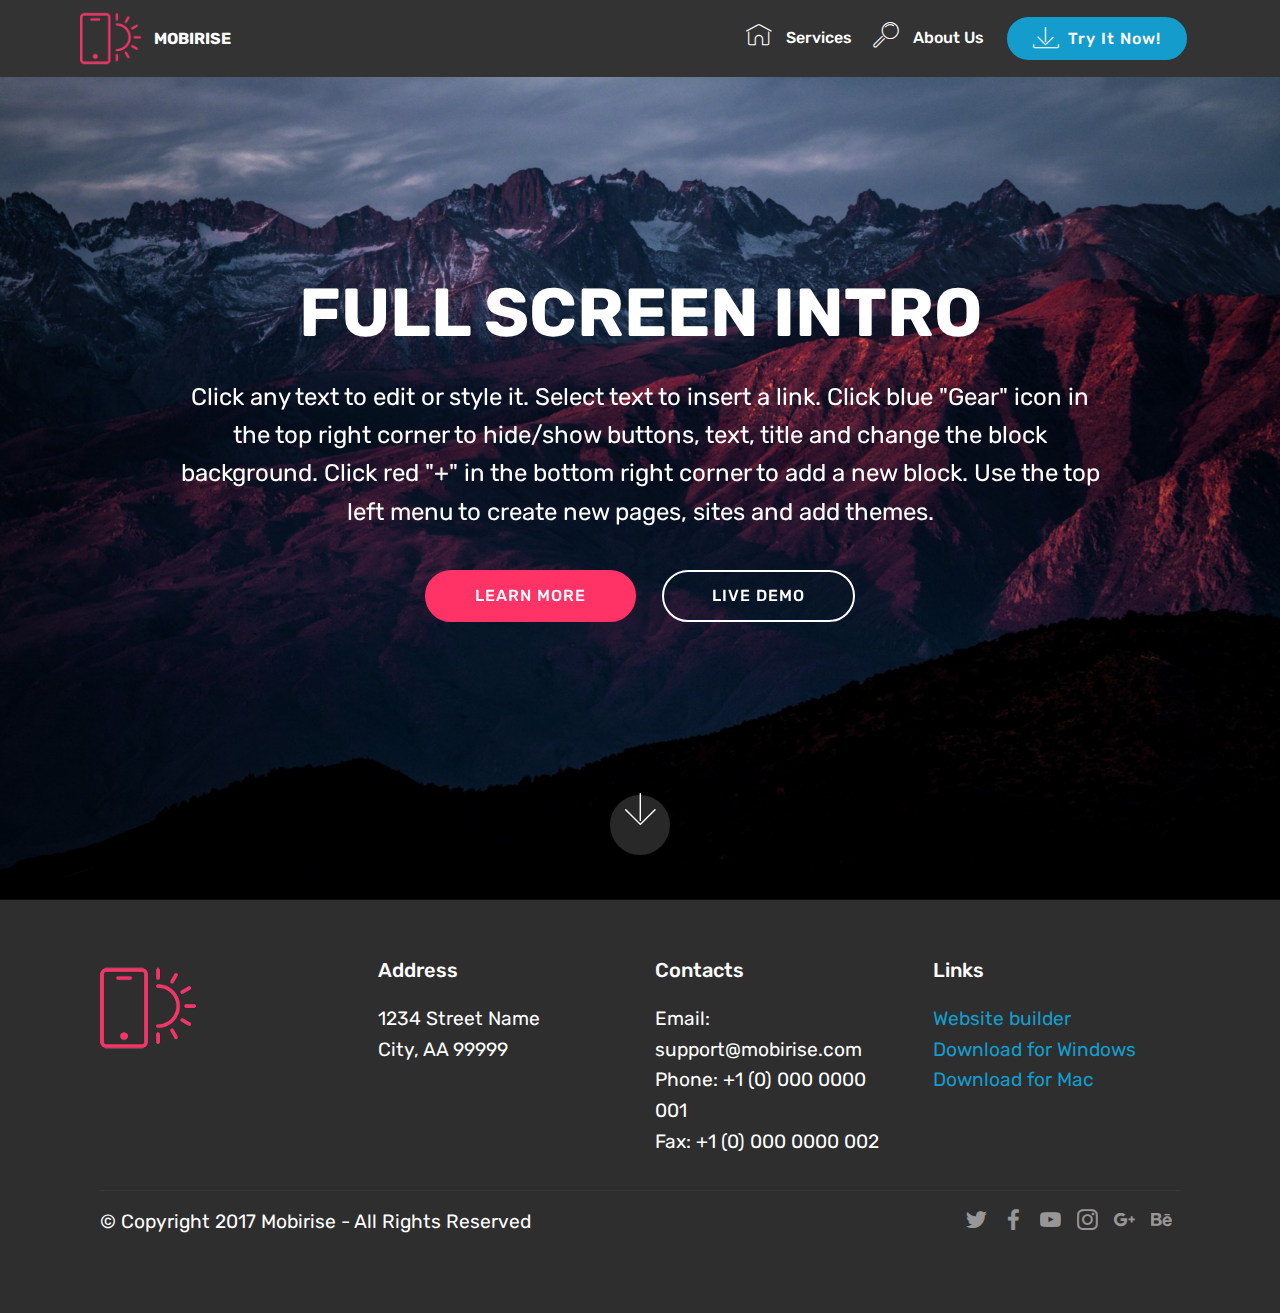
==== index.html @ b0b2b61d "create github pages" ====
<!DOCTYPE html>
<html>
<head>
  <!-- Site made with Mobirise Website Builder v4.3.2, https://mobirise.com -->
  <meta charset="UTF-8">
  <meta http-equiv="X-UA-Compatible" content="IE=edge">
  <meta name="generator" content="Mobirise v4.3.2, mobirise.com">
  <meta name="viewport" content="width=device-width, initial-scale=1">
  <link rel="shortcut icon" href="assets/images/logo2.png" type="image/x-icon">
  <meta name="description" content="">
  <title>Home</title>
  <link rel="stylesheet" href="assets/web/assets/mobirise-icons/mobirise-icons.css">
  <link rel="stylesheet" href="assets/tether/tether.min.css">
  <link rel="stylesheet" href="assets/bootstrap/css/bootstrap.min.css">
  <link rel="stylesheet" href="assets/bootstrap/css/bootstrap-grid.min.css">
  <link rel="stylesheet" href="assets/bootstrap/css/bootstrap-reboot.min.css">
  <link rel="stylesheet" href="assets/socicon/css/styles.css">
  <link rel="stylesheet" href="assets/dropdown/css/style.css">
  <link rel="stylesheet" href="assets/theme/css/style.css">
  <link rel="stylesheet" href="assets/mobirise/css/mbr-additional.css" type="text/css">
  
  
  
</head>
<body>
<section class="menu cid-qD33VIjxEF" once="menu" id="menu1-e" data-rv-view="209">

    

    <nav class="navbar navbar-expand beta-menu navbar-dropdown align-items-center navbar-fixed-top navbar-toggleable-sm">
        <button class="navbar-toggler navbar-toggler-right" type="button" data-toggle="collapse" data-target="#navbarSupportedContent" aria-controls="navbarSupportedContent" aria-expanded="false" aria-label="Toggle navigation">
            <div class="hamburger">
                <span></span>
                <span></span>
                <span></span>
                <span></span>
            </div>
        </button>
        <div class="menu-logo">
            <div class="navbar-brand">
                <span class="navbar-logo">
                    <a href="https://mobirise.com">
                         <img src="assets/images/logo2.png" alt="Mobirise" media-simple="true" style="height: 3.8rem;">
                    </a>
                </span>
                <span class="navbar-caption-wrap">
                    <a class="navbar-caption text-white display-4" href="https://mobirise.com">
                        MOBIRISE
                    </a>
                </span>
            </div>
        </div>
        <div class="collapse navbar-collapse" id="navbarSupportedContent">
            <ul class="navbar-nav nav-dropdown" data-app-modern-menu="true">
                <li class="nav-item">
                    <a class="nav-link link text-white display-4" href="https://mobirise.com">
                        <span class="mbri-home mbr-iconfont mbr-iconfont-btn"></span>
                        Services
                    </a>
                </li>
                <li class="nav-item">
                    <a class="nav-link link text-white display-4" href="https://mobirise.com">
                        <span class="mbri-search mbr-iconfont mbr-iconfont-btn"></span>
                        About Us
                    </a>
                </li>
            </ul>
            <div class="navbar-buttons mbr-section-btn"><a class="btn btn-sm btn-primary display-4" href="https://mobirise.com">
                    <span class="mbri-save mbr-iconfont mbr-iconfont-btn "></span>
                    Try It Now!
                </a></div>
        </div>
    </nav>
</section>

<section class="engine"><a href="https://mobirise.co/h">how to make your own website</a></section><section class="cid-qD33VIAKRv mbr-fullscreen mbr-parallax-background" id="header2-f" data-rv-view="211">

    

    

    <div class="container align-center">
        <div class="row justify-content-md-center">
            <div class="mbr-white col-md-10">
                <h1 class="mbr-section-title mbr-bold pb-3 mbr-fonts-style display-1">
                    FULL SCREEN INTRO
                </h1>
                
                <p class="mbr-text pb-3 mbr-fonts-style display-5">
                    Click any text to edit or style it. Select text to insert a link. Click blue "Gear" icon in the top right corner to hide/show buttons, text, title and change the block background. Click red "+" in the bottom right corner to add a new block. Use the top left menu to create new pages, sites and add themes.
                </p>
                <div class="mbr-section-btn">
                    <a class="btn btn-md btn-secondary display-4" href="https://mobirise.com">LEARN MORE</a>
                    <a class="btn btn-md btn-white-outline display-4" href="https://mobirise.com">LIVE DEMO</a>
                </div>
            </div>
        </div>
    </div>
    <div class="mbr-arrow hidden-sm-down" aria-hidden="true">
        <a href="#next">
            <i class="mbri-down mbr-iconfont"></i>
        </a>
    </div>
</section>

<section class="cid-qD33VIVo54" id="footer1-g" data-rv-view="214">

    

    

    <div class="container">
        <div class="media-container-row content text-white">
            <div class="col-12 col-md-3">
                <div class="media-wrap">
                    <a href="https://mobirise.com/">
                        <img src="assets/images/logo2.png" alt="Mobirise" media-simple="true">
                    </a>
                </div>
            </div>
            <div class="col-12 col-md-3 mbr-fonts-style display-7">
                <h5 class="pb-3">
                    Address
                </h5>
                <p class="mbr-text">
                    1234 Street Name
                    <br>City, AA 99999
                </p>
            </div>
            <div class="col-12 col-md-3 mbr-fonts-style display-7">
                <h5 class="pb-3">
                    Contacts
                </h5>
                <p class="mbr-text">
                    Email: support@mobirise.com
                    <br>Phone: +1 (0) 000 0000 001
                    <br>Fax: +1 (0) 000 0000 002
                </p>
            </div>
            <div class="col-12 col-md-3 mbr-fonts-style display-7">
                <h5 class="pb-3">
                    Links
                </h5>
                <p class="mbr-text">
                    <a class="text-primary" href="https://mobirise.com/">Website builder</a>
                    <br><a class="text-primary" href="https://mobirise.com/mobirise-free-win.zip">Download for Windows</a>
                    <br><a class="text-primary" href="https://mobirise.com/mobirise-free-mac.zip">Download for Mac</a>
                </p>
            </div>
        </div>
        <div class="footer-lower">
            <div class="media-container-row">
                <div class="col-sm-12">
                    <hr>
                </div>
            </div>
            <div class="media-container-row mbr-white">
                <div class="col-sm-6 copyright">
                    <p class="mbr-text mbr-fonts-style display-7">
                        © Copyright 2017 Mobirise - All Rights Reserved
                    </p>
                </div>
                <div class="col-md-6">
                    <div class="social-list align-right">
                        <div class="soc-item">
                            <a href="https://twitter.com/mobirise" target="_blank">
                                <span class="socicon-twitter socicon mbr-iconfont mbr-iconfont-social" media-simple="true"></span>
                            </a>
                        </div>
                        <div class="soc-item">
                            <a href="https://www.facebook.com/pages/Mobirise/1616226671953247" target="_blank">
                                <span class="socicon-facebook socicon mbr-iconfont mbr-iconfont-social" media-simple="true"></span>
                            </a>
                        </div>
                        <div class="soc-item">
                            <a href="https://www.youtube.com/c/mobirise" target="_blank">
                                <span class="socicon-youtube socicon mbr-iconfont mbr-iconfont-social" media-simple="true"></span>
                            </a>
                        </div>
                        <div class="soc-item">
                            <a href="https://instagram.com/mobirise" target="_blank">
                                <span class="socicon-instagram socicon mbr-iconfont mbr-iconfont-social" media-simple="true"></span>
                            </a>
                        </div>
                        <div class="soc-item">
                            <a href="https://plus.google.com/u/0/+Mobirise" target="_blank">
                                <span class="socicon-googleplus socicon mbr-iconfont mbr-iconfont-social" media-simple="true"></span>
                            </a>
                        </div>
                        <div class="soc-item">
                            <a href="https://www.behance.net/Mobirise" target="_blank">
                                <span class="socicon-behance socicon mbr-iconfont mbr-iconfont-social" media-simple="true"></span>
                            </a>
                        </div>
                    </div>
                </div>
            </div>
        </div>
    </div>
</section>


  <script src="assets/web/assets/jquery/jquery.min.js"></script>
  <script src="assets/popper/popper.min.js"></script>
  <script src="assets/tether/tether.min.js"></script>
  <script src="assets/bootstrap/js/bootstrap.min.js"></script>
  <script src="assets/dropdown/js/script.min.js"></script>
  <script src="assets/touch-swipe/jquery.touch-swipe.min.js"></script>
  <script src="assets/jarallax/jarallax.min.js"></script>
  <script src="assets/smooth-scroll/smooth-scroll.js"></script>
  <script src="assets/theme/js/script.js"></script>
  
  
</body>
</html>
---- assets/web/assets/mobirise-icons/mobirise-icons.css ----
@font-face {
  font-family: 'MobiriseIcons';
  src:  url('mobirise-icons.eot?spat4u');
  src:  url('mobirise-icons.eot?spat4u#iefix') format('embedded-opentype'),
    url('mobirise-icons.ttf?spat4u') format('truetype'),
    url('mobirise-icons.woff?spat4u') format('woff'),
    url('mobirise-icons.svg?spat4u#MobiriseIcons') format('svg');
  font-weight: normal;
  font-style: normal;
}

[class^="mbri-"], [class*=" mbri-"] {
  /* use !important to prevent issues with browser extensions that change fonts */
  font-family: MobiriseIcons !important;
  speak: none;
  font-style: normal;
  font-weight: normal;
  font-variant: normal;
  text-transform: none;
  line-height: 1;

  /* Better Font Rendering =========== */
  -webkit-font-smoothing: antialiased;
  -moz-osx-font-smoothing: grayscale;
}

.mbri-add-submenu:before {
  content: "\e900";
}
.mbri-alert:before {
  content: "\e901";
}
.mbri-align-center:before {
  content: "\e902";
}
.mbri-align-justify:before {
  content: "\e903";
}
.mbri-align-left:before {
  content: "\e904";
}
.mbri-align-right:before {
  content: "\e905";
}
.mbri-android:before {
  content: "\e906";
}
.mbri-apple:before {
  content: "\e907";
}
.mbri-arrow-down:before {
  content: "\e908";
}
.mbri-arrow-next:before {
  content: "\e909";
}
.mbri-arrow-prev:before {
  content: "\e90a";
}
.mbri-arrow-up:before {
  content: "\e90b";
}
.mbri-bold:before {
  content: "\e90c";
}
.mbri-bookmark:before {
  content: "\e90d";
}
.mbri-bootstrap:before {
  content: "\e90e";
}
.mbri-briefcase:before {
  content: "\e90f";
}
.mbri-browse:before {
  content: "\e910";
}
.mbri-bulleted-list:before {
  content: "\e911";
}
.mbri-calendar:before {
  content: "\e912";
}
.mbri-camera:before {
  content: "\e913";
}
.mbri-cart-add:before {
  content: "\e914";
}
.mbri-cart-full:before {
  content: "\e915";
}
.mbri-cash:before {
  content: "\e916";
}
.mbri-change-style:before {
  content: "\e917";
}
.mbri-chat:before {
  content: "\e918";
}
.mbri-clock:before {
  content: "\e919";
}
.mbri-close:before {
  content: "\e91a";
}
.mbri-cloud:before {
  content: "\e91b";
}
.mbri-code:before {
  content: "\e91c";
}
.mbri-contact-form:before {
  content: "\e91d";
}
.mbri-credit-card:before {
  content: "\e91e";
}
.mbri-cursor-click:before {
  content: "\e91f";
}
.mbri-cust-feedback:before {
  content: "\e920";
}
.mbri-database:before {
  content: "\e921";
}
.mbri-delivery:before {
  content: "\e922";
}
.mbri-desktop:before {
  content: "\e923";
}
.mbri-devices:before {
  content: "\e924";
}
.mbri-down:before {
  content: "\e925";
}
.mbri-download:before {
  content: "\e989";
}
.mbri-drag-n-drop:before {
  content: "\e927";
}
.mbri-drag-n-drop2:before {
  content: "\e928";
}
.mbri-edit:before {
  content: "\e929";
}
.mbri-edit2:before {
  content: "\e92a";
}
.mbri-error:before {
  content: "\e92b";
}
.mbri-extension:before {
  content: "\e92c";
}
.mbri-features:before {
  content: "\e92d";
}
.mbri-file:before {
  content: "\e92e";
}
.mbri-flag:before {
  content: "\e92f";
}
.mbri-folder:before {
  content: "\e930";
}
.mbri-gift:before {
  content: "\e931";
}
.mbri-github:before {
  content: "\e932";
}
.mbri-globe:before {
  content: "\e933";
}
.mbri-globe-2:before {
  content: "\e934";
}
.mbri-growing-chart:before {
  content: "\e935";
}
.mbri-hearth:before {
  content: "\e936";
}
.mbri-help:before {
  content: "\e937";
}
.mbri-home:before {
  content: "\e938";
}
.mbri-hot-cup:before {
  content: "\e939";
}
.mbri-idea:before {
  content: "\e93a";
}
.mbri-image-gallery:before {
  content: "\e93b";
}
.mbri-image-slider:before {
  content: "\e93c";
}
.mbri-info:before {
  content: "\e93d";
}
.mbri-italic:before {
  content: "\e93e";
}
.mbri-key:before {
  content: "\e93f";
}
.mbri-laptop:before {
  content: "\e940";
}
.mbri-layers:before {
  content: "\e941";
}
.mbri-left-right:before {
  content: "\e942";
}
.mbri-left:before {
  content: "\e943";
}
.mbri-letter:before {
  content: "\e944";
}
.mbri-like:before {
  content: "\e945";
}
.mbri-link:before {
  content: "\e946";
}
.mbri-lock:before {
  content: "\e947";
}
.mbri-login:before {
  content: "\e948";
}
.mbri-logout:before {
  content: "\e949";
}
.mbri-magic-stick:before {
  content: "\e94a";
}
.mbri-map-pin:before {
  content: "\e94b";
}
.mbri-menu:before {
  content: "\e94c";
}
.mbri-mobile:before {
  content: "\e94d";
}
.mbri-mobile2:before {
  content: "\e94e";
}
.mbri-mobirise:before {
  content: "\e94f";
}
.mbri-more-horizontal:before {
  content: "\e950";
}
.mbri-more-vertical:before {
  content: "\e951";
}
.mbri-music:before {
  content: "\e952";
}
.mbri-new-file:before {
  content: "\e953";
}
.mbri-numbered-list:before {
  content: "\e954";
}
.mbri-opened-folder:before {
  content: "\e955";
}
.mbri-pages:before {
  content: "\e956";
}
.mbri-paper-plane:before {
  content: "\e957";
}
.mbri-paperclip:before {
  content: "\e958";
}
.mbri-photo:before {
  content: "\e959";
}
.mbri-photos:before {
  content: "\e95a";
}
.mbri-pin:before {
  content: "\e95b";
}
.mbri-play:before {
  content: "\e95c";
}
.mbri-plus:before {
  content: "\e95d";
}
.mbri-preview:before {
  content: "\e95e";
}
.mbri-print:before {
  content: "\e95f";
}
.mbri-protect:before {
  content: "\e960";
}
.mbri-question:before {
  content: "\e961";
}
.mbri-quote-left:before {
  content: "\e962";
}
.mbri-quote-right:before {
  content: "\e963";
}
.mbri-refresh:before {
  content: "\e964";
}
.mbri-responsive:before {
  content: "\e965";
}
.mbri-right:before {
  content: "\e966";
}
.mbri-rocket:before {
  content: "\e967";
}
.mbri-sad-face:before {
  content: "\e968";
}
.mbri-sale:before {
  content: "\e969";
}
.mbri-save:before {
  content: "\e96a";
}
.mbri-search:before {
  content: "\e96b";
}
.mbri-setting:before {
  content: "\e96c";
}
.mbri-setting2:before {
  content: "\e96d";
}
.mbri-setting3:before {
  content: "\e96e";
}
.mbri-share:before {
  content: "\e96f";
}
.mbri-shopping-bag:before {
  content: "\e970";
}
.mbri-shopping-basket:before {
  content: "\e971";
}
.mbri-shopping-cart:before {
  content: "\e972";
}
.mbri-sites:before {
  content: "\e973";
}
.mbri-smile-face:before {
  content: "\e974";
}
.mbri-speed:before {
  content: "\e975";
}
.mbri-star:before {
  content: "\e976";
}
.mbri-success:before {
  content: "\e977";
}
.mbri-sun:before {
  content: "\e978";
}
.mbri-sun2:before {
  content: "\e979";
}
.mbri-tablet:before {
  content: "\e97a";
}
.mbri-tablet-vertical:before {
  content: "\e97b";
}
.mbri-target:before {
  content: "\e97c";
}
.mbri-timer:before {
  content: "\e97d";
}
.mbri-to-ftp:before {
  content: "\e97e";
}
.mbri-to-local-drive:before {
  content: "\e97f";
}
.mbri-touch-swipe:before {
  content: "\e980";
}
.mbri-touch:before {
  content: "\e981";
}
.mbri-trash:before {
  content: "\e982";
}
.mbri-underline:before {
  content: "\e983";
}
.mbri-unlink:before {
  content: "\e984";
}
.mbri-unlock:before {
  content: "\e985";
}
.mbri-up-down:before {
  content: "\e986";
}
.mbri-up:before {
  content: "\e987";
}
.mbri-update:before {
  content: "\e988";
}
.mbri-upload:before {
 content: "\e926"; 
}
.mbri-user:before {
  content: "\e98a";
}
.mbri-user2:before {
  content: "\e98b";
}
.mbri-users:before {
  content: "\e98c";
}
.mbri-video:before {
  content: "\e98d";
}
.mbri-video-play:before {
  content: "\e98e";
}
.mbri-watch:before {
  content: "\e98f";
}
.mbri-website-theme:before {
  content: "\e990";
}
.mbri-wifi:before {
  content: "\e991";
}
.mbri-windows:before {
  content: "\e992";
}
.mbri-zoom-out:before {
  content: "\e993";
}
.mbri-redo:before {
  content: "\e994";
}
.mbri-undo:before {
  content: "\e995";
}
---- assets/socicon/css/styles.css ----
@charset "UTF-8";

@font-face {
  font-family: "socicon";
  src:url("../fonts/socicon.eot");
  src:url("../fonts/socicon.eot?#iefix") format("embedded-opentype"),
    url("../fonts/socicon.woff") format("woff"),
    url("../fonts/socicon.ttf") format("truetype"),
    url("../fonts/socicon.svg#socicon") format("svg");
  font-weight: normal;
  font-style: normal;

}

[data-icon]:before {
  font-family: "socicon" !important;
  content: attr(data-icon);
  font-style: normal !important;
  font-weight: normal !important;
  font-variant: normal !important;
  text-transform: none !important;
  speak: none;
  line-height: 1;
  -webkit-font-smoothing: antialiased;
  -moz-osx-font-smoothing: grayscale;
}

[class^="socicon-"]:before,
[class*=" socicon-"]:before {
  font-family: "socicon" !important;
  font-style: normal !important;
  font-weight: normal !important;
  font-variant: normal !important;
  text-transform: none !important;
  speak: none;
  line-height: 1;
  -webkit-font-smoothing: antialiased;
  -moz-osx-font-smoothing: grayscale;
}

.socicon-modelmayhem:before {
  content: "\e000";
}
.socicon-mixcloud:before {
  content: "\e001";
}
.socicon-drupal:before {
  content: "\e002";
}
.socicon-swarm:before {
  content: "\e003";
}
.socicon-istock:before {
  content: "\e004";
}
.socicon-yammer:before {
  content: "\e005";
}
.socicon-ello:before {
  content: "\e006";
}
.socicon-stackoverflow:before {
  content: "\e007";
}
.socicon-persona:before {
  content: "\e008";
}
.socicon-triplej:before {
  content: "\e009";
}
.socicon-houzz:before {
  content: "\e00a";
}
.socicon-rss:before {
  content: "\e00b";
}
.socicon-paypal:before {
  content: "\e00c";
}
.socicon-odnoklassniki:before {
  content: "\e00d";
}
.socicon-airbnb:before {
  content: "\e00e";
}
.socicon-periscope:before {
  content: "\e00f";
}
.socicon-outlook:before {
  content: "\e010";
}
.socicon-coderwall:before {
  content: "\e011";
}
.socicon-tripadvisor:before {
  content: "\e012";
}
.socicon-appnet:before {
  content: "\e013";
}
.socicon-goodreads:before {
  content: "\e014";
}
.socicon-tripit:before {
  content: "\e015";
}
.socicon-lanyrd:before {
  content: "\e016";
}
.socicon-slideshare:before {
  content: "\e017";
}
.socicon-buffer:before {
  content: "\e018";
}
.socicon-disqus:before {
  content: "\e019";
}
.socicon-vkontakte:before {
  content: "\e01a";
}
.socicon-whatsapp:before {
  content: "\e01b";
}
.socicon-patreon:before {
  content: "\e01c";
}
.socicon-storehouse:before {
  content: "\e01d";
}
.socicon-pocket:before {
  content: "\e01e";
}
.socicon-mail:before {
  content: "\e01f";
}
.socicon-blogger:before {
  content: "\e020";
}
.socicon-technorati:before {
  content: "\e021";
}
.socicon-reddit:before {
  content: "\e022";
}
.socicon-dribbble:before {
  content: "\e023";
}
.socicon-stumbleupon:before {
  content: "\e024";
}
.socicon-digg:before {
  content: "\e025";
}
.socicon-envato:before {
  content: "\e026";
}
.socicon-behance:before {
  content: "\e027";
}
.socicon-delicious:before {
  content: "\e028";
}
.socicon-deviantart:before {
  content: "\e029";
}
.socicon-forrst:before {
  content: "\e02a";
}
.socicon-play:before {
  content: "\e02b";
}
.socicon-zerply:before {
  content: "\e02c";
}
.socicon-wikipedia:before {
  content: "\e02d";
}
.socicon-apple:before {
  content: "\e02e";
}
.socicon-flattr:before {
  content: "\e02f";
}
.socicon-github:before {
  content: "\e030";
}
.socicon-renren:before {
  content: "\e031";
}
.socicon-friendfeed:before {
  content: "\e032";
}
.socicon-newsvine:before {
  content: "\e033";
}
.socicon-identica:before {
  content: "\e034";
}
.socicon-bebo:before {
  content: "\e035";
}
.socicon-zynga:before {
  content: "\e036";
}
.socicon-steam:before {
  content: "\e037";
}
.socicon-xbox:before {
  content: "\e038";
}
.socicon-windows:before {
  content: "\e039";
}
.socicon-qq:before {
  content: "\e03a";
}
.socicon-douban:before {
  content: "\e03b";
}
.socicon-meetup:before {
  content: "\e03c";
}
.socicon-playstation:before {
  content: "\e03d";
}
.socicon-android:before {
  content: "\e03e";
}
.socicon-snapchat:before {
  content: "\e03f";
}
.socicon-twitter:before {
  content: "\e040";
}
.socicon-facebook:before {
  content: "\e041";
}
.socicon-googleplus:before {
  content: "\e042";
}
.socicon-pinterest:before {
  content: "\e043";
}
.socicon-foursquare:before {
  content: "\e044";
}
.socicon-yahoo:before {
  content: "\e045";
}
.socicon-skype:before {
  content: "\e046";
}
.socicon-yelp:before {
  content: "\e047";
}
.socicon-feedburner:before {
  content: "\e048";
}
.socicon-linkedin:before {
  content: "\e049";
}
.socicon-viadeo:before {
  content: "\e04a";
}
.socicon-xing:before {
  content: "\e04b";
}
.socicon-myspace:before {
  content: "\e04c";
}
.socicon-soundcloud:before {
  content: "\e04d";
}
.socicon-spotify:before {
  content: "\e04e";
}
.socicon-grooveshark:before {
  content: "\e04f";
}
.socicon-lastfm:before {
  content: "\e050";
}
.socicon-youtube:before {
  content: "\e051";
}
.socicon-vimeo:before {
  content: "\e052";
}
.socicon-dailymotion:before {
  content: "\e053";
}
.socicon-vine:before {
  content: "\e054";
}
.socicon-flickr:before {
  content: "\e055";
}
.socicon-500px:before {
  content: "\e056";
}
.socicon-wordpress:before {
  content: "\e058";
}
.socicon-tumblr:before {
  content: "\e059";
}
.socicon-twitch:before {
  content: "\e05a";
}
.socicon-8tracks:before {
  content: "\e05b";
}
.socicon-amazon:before {
  content: "\e05c";
}
.socicon-icq:before {
  content: "\e05d";
}
.socicon-smugmug:before {
  content: "\e05e";
}
.socicon-ravelry:before {
  content: "\e05f";
}
.socicon-weibo:before {
  content: "\e060";
}
.socicon-baidu:before {
  content: "\e061";
}
.socicon-angellist:before {
  content: "\e062";
}
.socicon-ebay:before {
  content: "\e063";
}
.socicon-imdb:before {
  content: "\e064";
}
.socicon-stayfriends:before {
  content: "\e065";
}
.socicon-residentadvisor:before {
  content: "\e066";
}
.socicon-google:before {
  content: "\e067";
}
.socicon-yandex:before {
  content: "\e068";
}
.socicon-sharethis:before {
  content: "\e069";
}
.socicon-bandcamp:before {
  content: "\e06a";
}
.socicon-itunes:before {
  content: "\e06b";
}
.socicon-deezer:before {
  content: "\e06c";
}
.socicon-telegram:before {
  content: "\e06e";
}
.socicon-openid:before {
  content: "\e06f";
}
.socicon-amplement:before {
  content: "\e070";
}
.socicon-viber:before {
  content: "\e071";
}
.socicon-zomato:before {
  content: "\e072";
}
.socicon-draugiem:before {
  content: "\e074";
}
.socicon-endomodo:before {
  content: "\e075";
}
.socicon-filmweb:before {
  content: "\e076";
}
.socicon-stackexchange:before {
  content: "\e077";
}
.socicon-wykop:before {
  content: "\e078";
}
.socicon-teamspeak:before {
  content: "\e079";
}
.socicon-teamviewer:before {
  content: "\e07a";
}
.socicon-ventrilo:before {
  content: "\e07b";
}
.socicon-younow:before {
  content: "\e07c";
}
.socicon-raidcall:before {
  content: "\e07d";
}
.socicon-mumble:before {
  content: "\e07e";
}
.socicon-medium:before {
  content: "\e06d";
}
.socicon-bebee:before {
  content: "\e07f";
}
.socicon-hitbox:before {
  content: "\e080";
}
.socicon-reverbnation:before {
  content: "\e081";
}
.socicon-formulr:before {
  content: "\e082";
}
.socicon-instagram:before {
  content: "\e057";
}
.socicon-battlenet:before {
  content: "\e083";
}
.socicon-chrome:before {
  content: "\e084";
}
.socicon-discord:before {
  content: "\e086";
}
.socicon-issuu:before {
  content: "\e087";
}
.socicon-macos:before {
  content: "\e088";
}
.socicon-firefox:before {
  content: "\e089";
}
.socicon-opera:before {
  content: "\e08d";
}
.socicon-keybase:before {
  content: "\e090";
}
.socicon-alliance:before {
  content: "\e091";
}
.socicon-livejournal:before {
  content: "\e092";
}
.socicon-googlephotos:before {
  content: "\e093";
}
.socicon-horde:before {
  content: "\e094";
}
.socicon-etsy:before {
  content: "\e095";
}
.socicon-zapier:before {
  content: "\e096";
}
.socicon-google-scholar:before {
  content: "\e097";
}
.socicon-researchgate:before {
  content: "\e098";
}
.socicon-wechat:before {
  content: "\e099";
}
.socicon-strava:before {
  content: "\e09a";
}
.socicon-line:before {
  content: "\e09b";
}
.socicon-lyft:before {
  content: "\e09c";
}
.socicon-uber:before {
  content: "\e09d";
}
.socicon-songkick:before {
  content: "\e09e";
}
.socicon-viewbug:before {
  content: "\e09f";
}
.socicon-googlegroups:before {
  content: "\e0a0";
}
.socicon-quora:before {
  content: "\e073";
}
.socicon-diablo:before {
  content: "\e085";
}
.socicon-blizzard:before {
  content: "\e0a1";
}
.socicon-hearthstone:before {
  content: "\e08b";
}
.socicon-heroes:before {
  content: "\e08a";
}
.socicon-overwatch:before {
  content: "\e08c";
}
.socicon-warcraft:before {
  content: "\e08e";
}
.socicon-starcraft:before {
  content: "\e08f";
}
.socicon-beam:before {
  content: "\e0a2";
}
.socicon-curse:before {
  content: "\e0a3";
}
.socicon-player:before {
  content: "\e0a4";
}
.socicon-streamjar:before {
  content: "\e0a5";
}
.socicon-nintendo:before {
  content: "\e0a6";
}
.socicon-hellocoton:before {
  content: "\e0a7";
}
---- assets/dropdown/css/style.css ----
.navbar-dropdown {
  left: 0;
  padding: 0;
  position: absolute;
  right: 0;
  top: 0;
  transition: all 0.45s ease;
  z-index: 1030;
  background: #282828; }
  .navbar-dropdown .navbar-logo {
    margin-right: 0.8rem;
    transition: margin 0.3s ease-in-out;
    vertical-align: middle; }
    .navbar-dropdown .navbar-logo img {
      height: 3.125rem;
      transition: all 0.3s ease-in-out; }
    .navbar-dropdown .navbar-logo.mbr-iconfont {
      font-size: 3.125rem;
      line-height: 3.125rem; }
  .navbar-dropdown .navbar-caption {
    font-weight: 700;
    white-space: normal;
    vertical-align: -4px;
    line-height: 3.125rem !important; }
    .navbar-dropdown .navbar-caption, .navbar-dropdown .navbar-caption:hover {
      color: inherit;
      text-decoration: none; }
  .navbar-dropdown .mbr-iconfont + .navbar-caption {
    vertical-align: -1px; }
  .navbar-dropdown.navbar-fixed-top {
    position: fixed; }
  .navbar-dropdown .navbar-brand span {
    vertical-align: -4px; }
  .navbar-dropdown.bg-color.transparent {
    background: none; }
  .navbar-dropdown.navbar-short .navbar-brand {
    padding: 0.625rem 0; }
    .navbar-dropdown.navbar-short .navbar-brand span {
      vertical-align: -1px; }
  .navbar-dropdown.navbar-short .navbar-caption {
    line-height: 2.375rem !important;
    vertical-align: -2px; }
  .navbar-dropdown.navbar-short .navbar-logo {
    margin-right: 0.5rem; }
    .navbar-dropdown.navbar-short .navbar-logo img {
      height: 2.375rem; }
    .navbar-dropdown.navbar-short .navbar-logo.mbr-iconfont {
      font-size: 2.375rem;
      line-height: 2.375rem; }
  .navbar-dropdown.navbar-short .mbr-table-cell {
    height: 3.625rem; }
  .navbar-dropdown .navbar-close {
    left: 0.6875rem;
    position: fixed;
    top: 0.75rem;
    z-index: 1000; }
  .navbar-dropdown .hamburger-icon {
    content: "";
    display: inline-block;
    vertical-align: middle;
    width: 16px;
    -webkit-box-shadow: 0 -6px 0 1px #282828,0 0 0 1px #282828,0 6px 0 1px #282828;
    -moz-box-shadow: 0 -6px 0 1px #282828,0 0 0 1px #282828,0 6px 0 1px #282828;
    box-shadow: 0 -6px 0 1px #282828,0 0 0 1px #282828,0 6px 0 1px #282828; }

.dropdown-menu .dropdown-toggle[data-toggle="dropdown-submenu"]::after {
  border-bottom: 0.35em solid transparent;
  border-left: 0.35em solid;
  border-right: 0;
  border-top: 0.35em solid transparent;
  margin-left: 0.3rem; }

.dropdown-menu .dropdown-item:focus {
  outline: 0; }

.nav-dropdown {
  font-size: 0.75rem;
  font-weight: 500;
  height: auto !important; }
  .nav-dropdown .nav-btn {
    padding-left: 1rem; }
  .nav-dropdown .link {
    margin: .667em 1.667em;
    font-weight: 500;
    padding: 0;
    transition: color .2s ease-in-out; }
    .nav-dropdown .link.dropdown-toggle {
      margin-right: 2.583em; }
      .nav-dropdown .link.dropdown-toggle::after {
        margin-left: .25rem;
        border-top: 0.35em solid;
        border-right: 0.35em solid transparent;
        border-left: 0.35em solid transparent;
        border-bottom: 0; }
      .nav-dropdown .link.dropdown-toggle[aria-expanded="true"] {
        margin: 0;
        padding: 0.667em 3.263em  0.667em 1.667em; }
  .nav-dropdown .link::after,
  .nav-dropdown .dropdown-item::after {
    color: inherit; }
  .nav-dropdown .btn {
    font-size: 0.75rem;
    font-weight: 700;
    letter-spacing: 0;
    margin-bottom: 0;
    padding-left: 1.25rem;
    padding-right: 1.25rem; }
  .nav-dropdown .dropdown-menu {
    border-radius: 0;
    border: 0;
    left: 0;
    margin: 0;
    padding-bottom: 1.25rem;
    padding-top: 1.25rem;
    position: relative; }
  .nav-dropdown .dropdown-submenu {
    margin-left: 0.125rem;
    top: 0; }
  .nav-dropdown .dropdown-item {
    font-weight: 500;
    line-height: 2;
    padding: 0.3846em 4.615em 0.3846em 1.5385em;
    position: relative;
    transition: color .2s ease-in-out, background-color .2s ease-in-out; }
    .nav-dropdown .dropdown-item::after {
      margin-top: -0.3077em;
      position: absolute;
      right: 1.1538em;
      top: 50%; }
    .nav-dropdown .dropdown-item:focus, .nav-dropdown .dropdown-item:hover {
      background: none; }

@media (max-width: 767px) {
  .nav-dropdown.navbar-toggleable-sm {
    bottom: 0;
    display: none;
    left: 0;
    overflow-x: hidden;
    position: fixed;
    top: 0;
    transform: translateX(-100%);
    -ms-transform: translateX(-100%);
    -webkit-transform: translateX(-100%);
    width: 18.75rem;
    z-index: 999; } }
.nav-dropdown.navbar-toggleable-xl {
  bottom: 0;
  display: none;
  left: 0;
  overflow-x: hidden;
  position: fixed;
  top: 0;
  transform: translateX(-100%);
  -ms-transform: translateX(-100%);
  -webkit-transform: translateX(-100%);
  width: 18.75rem;
  z-index: 999; }

.nav-dropdown-sm {
  display: block !important;
  overflow-x: hidden;
  overflow: auto;
  padding-top: 3.875rem; }
  .nav-dropdown-sm::after {
    content: "";
    display: block;
    height: 3rem;
    width: 100%; }
  .nav-dropdown-sm.collapse.in ~ .navbar-close {
    display: block !important; }
  .nav-dropdown-sm.collapsing, .nav-dropdown-sm.collapse.in {
    transform: translateX(0);
    -ms-transform: translateX(0);
    -webkit-transform: translateX(0);
    transition: all 0.25s ease-out;
    -webkit-transition: all 0.25s ease-out;
    background: #282828; }
  .nav-dropdown-sm.collapsing[aria-expanded="false"] {
    transform: translateX(-100%);
    -ms-transform: translateX(-100%);
    -webkit-transform: translateX(-100%); }
  .nav-dropdown-sm .nav-item {
    display: block;
    margin-left: 0 !important;
    padding-left: 0; }
  .nav-dropdown-sm .link,
  .nav-dropdown-sm .dropdown-item {
    border-top: 1px dotted rgba(255, 255, 255, 0.1);
    font-size: 0.8125rem;
    line-height: 1.6;
    margin: 0 !important;
    padding: 0.875rem 2.4rem 0.875rem 1.5625rem !important;
    position: relative;
    white-space: normal; }
    .nav-dropdown-sm .link:focus, .nav-dropdown-sm .link:hover,
    .nav-dropdown-sm .dropdown-item:focus,
    .nav-dropdown-sm .dropdown-item:hover {
      background: rgba(0, 0, 0, 0.2) !important;
      color: #c0a375; }
  .nav-dropdown-sm .nav-btn {
    position: relative;
    padding: 1.5625rem 1.5625rem 0 1.5625rem; }
    .nav-dropdown-sm .nav-btn::before {
      border-top: 1px dotted rgba(255, 255, 255, 0.1);
      content: "";
      left: 0;
      position: absolute;
      top: 0;
      width: 100%; }
    .nav-dropdown-sm .nav-btn + .nav-btn {
      padding-top: 0.625rem; }
      .nav-dropdown-sm .nav-btn + .nav-btn::before {
        display: none; }
  .nav-dropdown-sm .btn {
    padding: 0.625rem 0; }
  .nav-dropdown-sm .dropdown-toggle[data-toggle="dropdown-submenu"]::after {
    margin-left: .25rem;
    border-top: 0.35em solid;
    border-right: 0.35em solid transparent;
    border-left: 0.35em solid transparent;
    border-bottom: 0; }
  .nav-dropdown-sm .dropdown-toggle[data-toggle="dropdown-submenu"][aria-expanded="true"]::after {
    border-top: 0;
    border-right: 0.35em solid transparent;
    border-left: 0.35em solid transparent;
    border-bottom: 0.35em solid; }
  .nav-dropdown-sm .dropdown-menu {
    margin: 0;
    padding: 0;
    position: relative;
    top: 0;
    left: 0;
    width: 100%;
    border: 0;
    float: none;
    border-radius: 0;
    background: none; }
  .nav-dropdown-sm .dropdown-submenu {
    left: 100%;
    margin-left: 0.125rem;
    margin-top: -1.25rem;
    top: 0; }

.navbar-toggleable-sm .nav-dropdown .dropdown-menu {
  position: absolute; }

.navbar-toggleable-sm .nav-dropdown .dropdown-submenu {
  left: 100%;
  margin-left: 0.125rem;
  margin-top: -1.25rem;
  top: 0; }

.navbar-toggleable-sm.opened .nav-dropdown .dropdown-menu {
  position: relative; }

.navbar-toggleable-sm.opened .nav-dropdown .dropdown-submenu {
  left: 0;
  margin-left: 00rem;
  margin-top: 0rem;
  top: 0; }

.is-builder .nav-dropdown.collapsing {
  transition: none !important; }

/*# sourceMappingURL=style.css.map */
---- assets/theme/css/style.css ----
/*!
 * Mobirise v4 theme (https://mobirise.com/)
 * Copyright 2017 Mobirise
 */
section {
  background-color: #eeeeee; }

section,
.container,
.container-fluid {
  position: relative;
  word-wrap: break-word; }

a.mbr-iconfont:hover {
  text-decoration: none; }

.article .lead p, .article .lead ul, .article .lead ol, .article .lead pre, .article .lead blockquote {
  margin-bottom: 0; }

a {
  font-style: normal;
  font-weight: 400;
  cursor: pointer; }
  a, a:hover {
    text-decoration: none; }

figure {
  margin-bottom: 0; }

body {
  color: #232323; }

h1, h2, h3, h4, h5, h6,
.h1, .h2, .h3, .h4, .h5, .h6,
.display-1, .display-2, .display-3, .display-4 {
  line-height: 1;
  word-break: break-word;
  word-wrap: break-word; }

b, strong {
  font-weight: bold; }

blockquote {
  padding: 10px 0 10px 20px;
  position: relative;
  border-left: 2px solid;
  border-color: #ff3366; }

input:-webkit-autofill, input:-webkit-autofill:hover, input:-webkit-autofill:focus, input:-webkit-autofill:active {
  transition-delay: 9999s;
  transition-property: background-color, color; }

textarea[type="hidden"] {
  display: none; }

body {
  position: relative; }

section {
  background-position: 50% 50%;
  background-repeat: no-repeat;
  background-size: cover; }
  section .mbr-background-video,
  section .mbr-background-video-preview {
    position: absolute;
    bottom: 0;
    left: 0;
    right: 0;
    top: 0; }

.hidden {
  visibility: hidden; }

.mbr-z-index20 {
  z-index: 20; }

/*! Base colors */
.mbr-white {
  color: #ffffff; }

.mbr-black {
  color: #000000; }

.mbr-bg-white {
  background-color: #ffffff; }

.mbr-bg-black {
  background-color: #000000; }

/*! Text-aligns */
.align-left {
  text-align: left; }

.align-center {
  text-align: center; }

.align-right {
  text-align: right; }

@media (max-width: 767px) {
  .align-left, .align-center, .align-right, .mbr-section-btn, .mbr-section-title {
    text-align: center; } }
/*! Font-weight  */
.mbr-light {
  font-weight: 300; }

.mbr-regular {
  font-weight: 400; }

.mbr-semibold {
  font-weight: 500; }

.mbr-bold {
  font-weight: 700; }

/*! Media  */
.media-size-item {
  -webkit-flex: 1 1 auto;
  -moz-flex: 1 1 auto;
  -ms-flex: 1 1 auto;
  -o-flex: 1 1 auto;
  flex: 1 1 auto; }

.media-content {
  -webkit-flex-basis: 100%;
  flex-basis: 100%; }

.media-container-row {
  display: -ms-flexbox;
  display: -webkit-flex;
  display: flex;
  -webkit-flex-direction: row;
  -ms-flex-direction: row;
  flex-direction: row;
  -webkit-flex-wrap: wrap;
  -ms-flex-wrap: wrap;
  flex-wrap: wrap;
  -webkit-justify-content: center;
  -ms-flex-pack: center;
  justify-content: center;
  -webkit-align-content: center;
  -ms-flex-line-pack: center;
  align-content: center;
  -webkit-align-items: start;
  -ms-flex-align: start;
  align-items: start; }
  .media-container-row .media-size-item {
    width: 400px; }

.media-container-column {
  display: -ms-flexbox;
  display: -webkit-flex;
  display: flex;
  -webkit-flex-direction: column;
  -ms-flex-direction: column;
  flex-direction: column;
  -webkit-flex-wrap: wrap;
  -ms-flex-wrap: wrap;
  flex-wrap: wrap;
  -webkit-justify-content: center;
  -ms-flex-pack: center;
  justify-content: center;
  -webkit-align-content: center;
  -ms-flex-line-pack: center;
  align-content: center;
  -webkit-align-items: stretch;
  -ms-flex-align: stretch;
  align-items: stretch; }
  .media-container-column > * {
    width: 100%; }

@media (min-width: 992px) {
  .media-container-row {
    -webkit-flex-wrap: nowrap;
    -ms-flex-wrap: nowrap;
    flex-wrap: nowrap; } }
figure {
  overflow: hidden; }

figure[mbr-media-size] {
  transition: width 0.1s; }

.mbr-figure img, .mbr-figure iframe {
  display: block;
  width: 100%; }

.card {
  background-color: transparent;
  border: none; }

.card-img {
  text-align: center;
  flex-shrink: 0; }

.media {
  max-width: 100%;
  margin: 0 auto; }

.mbr-figure {
  -ms-flex-item-align: center;
  -ms-grid-row-align: center;
  -webkit-align-self: center;
  align-self: center; }

.media-container > div {
  max-width: 100%; }

.mbr-figure img, .card-img img {
  width: 100%; }

@media (max-width: 991px) {
  .media-size-item {
    width: auto !important; }

  .media {
    width: auto; }

  .mbr-figure {
    width: 100% !important; } }
/*! Buttons */
.mbr-section-btn {
  margin-left: -.25rem;
  margin-right: -.25rem;
  font-size: 0; }

nav .mbr-section-btn {
  margin-left: 0rem;
  margin-right: 0rem; }

/*! Btn icon margin */
.btn .mbr-iconfont, .btn.btn-sm .mbr-iconfont {
  cursor: pointer;
  margin-right: 0.5rem; }

.btn.btn-md .mbr-iconfont, .btn.btn-md .mbr-iconfont {
  margin-right: 0.8rem; }

.mbr-regular {
  font-weight: 400; }

.mbr-semibold {
  font-weight: 500; }

.mbr-bold {
  font-weight: 700; }

[type="submit"] {
  -webkit-appearance: none; }

/*! Full-screen */
.mbr-fullscreen .mbr-overlay {
  min-height: 100vh; }

.mbr-fullscreen {
  display: flex;
  display: -webkit-flex;
  display: -moz-flex;
  display: -ms-flex;
  display: -o-flex;
  align-items: center;
  -webkit-align-items: center;
  min-height: 100vh;
  padding-top: 3rem;
  padding-bottom: 3rem; }

/*! Map */
.map {
  height: 25rem;
  position: relative; }
  .map iframe {
    width: 100%;
    height: 100%; }

/* Form */
.form-asterisk {
  font-family: initial;
  position: absolute;
  top: -2px;
  font-weight: normal; }

/*! Scroll to top arrow */
.mbr-arrow-up {
  bottom: 25px;
  right: 90px;
  position: fixed;
  text-align: right;
  z-index: 5000;
  color: #ffffff;
  font-size: 32px;
  transform: rotate(180deg);
  -webkit-transform: rotate(180deg); }

.mbr-arrow-up a {
  background: rgba(0, 0, 0, 0.2);
  border-radius: 3px;
  color: #fff;
  display: inline-block;
  height: 60px;
  width: 60px;
  outline-style: none !important;
  position: relative;
  text-decoration: none;
  transition: all .3s ease-in-out;
  cursor: pointer;
  text-align: center; }
  .mbr-arrow-up a:hover {
    background-color: rgba(0, 0, 0, 0.4); }
  .mbr-arrow-up a i {
    line-height: 60px; }

.mbr-arrow-up-icon {
  display: block;
  color: #fff; }

.mbr-arrow-up-icon::before {
  content: "\203a";
  display: inline-block;
  font-family: serif;
  font-size: 32px;
  line-height: 1;
  font-style: normal;
  position: relative;
  top: 6px;
  left: -4px;
  -webkit-transform: rotate(-90deg);
  transform: rotate(-90deg); }

/*! Arrow Down */
.mbr-arrow {
  position: absolute;
  bottom: 45px;
  left: 50%;
  width: 60px;
  height: 60px;
  cursor: pointer;
  background-color: rgba(80, 80, 80, 0.5);
  border-radius: 50%;
  -webkit-transform: translateX(-50%);
  transform: translateX(-50%); }
  .mbr-arrow > a {
    display: inline-block;
    text-decoration: none;
    outline-style: none;
    -webkit-animation: arrowdown 1.7s ease-in-out infinite;
    animation: arrowdown 1.7s ease-in-out infinite; }
    .mbr-arrow > a > i {
      position: absolute;
      top: -2px;
      left: 15px;
      font-size: 2rem; }

@keyframes arrowdown {
  0% {
    transform: translateY(0px);
    -webkit-transform: translateY(0px); }
  50% {
    transform: translateY(-5px);
    -webkit-transform: translateY(-5px); }
  100% {
    transform: translateY(0px);
    -webkit-transform: translateY(0px); } }
@-webkit-keyframes arrowdown {
  0% {
    transform: translateY(0px);
    -webkit-transform: translateY(0px); }
  50% {
    transform: translateY(-5px);
    -webkit-transform: translateY(-5px); }
  100% {
    transform: translateY(0px);
    -webkit-transform: translateY(0px); } }
@media (max-width: 500px) {
  .mbr-arrow-up {
    left: 50%;
    right: auto;
    transform: translateX(-50%) rotate(180deg);
    -webkit-transform: translateX(-50%) rotate(180deg); } }
/*Gradients animation*/
@keyframes gradient-animation {
  from {
    background-position: 0% 100%;
    animation-timing-function: ease-in-out; }
  to {
    background-position: 100% 0%;
    animation-timing-function: ease-in-out; } }
@-webkit-keyframes gradient-animation {
  from {
    background-position: 0% 100%;
    animation-timing-function: ease-in-out; }
  to {
    background-position: 100% 0%;
    animation-timing-function: ease-in-out; } }
.bg-gradient {
  background-size: 200% 200%;
  animation: gradient-animation 5s infinite alternate;
  -webkit-animation: gradient-animation 5s infinite alternate; }

.menu .navbar-brand {
  display: -webkit-flex; }
  .menu .navbar-brand span {
    display: flex;
    display: -webkit-flex; }
  .menu .navbar-brand .navbar-caption-wrap {
    display: -webkit-flex; }
  .menu .navbar-brand .navbar-logo img {
    display: -webkit-flex; }
@media (min-width: 768px) and (max-width: 991px) {
  .menu .navbar-toggleable-sm .navbar-nav {
    display: -webkit-box;
    display: -webkit-flex;
    display: -ms-flexbox; } }
@media (min-width: 992px) {
  .menu .navbar-nav.nav-dropdown {
    display: -webkit-flex; }
  .menu .navbar-toggleable-sm .navbar-collapse {
    display: -webkit-flex !important; } }

/*# sourceMappingURL=style.css.map */
.engine {
	position: absolute;
	text-indent: -2400px;
	text-align: center;
	padding: 0;
	top: 0;
	left: -2400px;
}
---- assets/mobirise/css/mbr-additional.css ----
@import url(https://fonts.googleapis.com/css?family=Rubik:300,300i,400,400i,500,500i,700,700i,900,900i);





body {
  font-style: normal;
  line-height: 1.5;
}
.mbr-section-title {
  font-style: normal;
  line-height: 1.2;
}
.mbr-section-subtitle {
  line-height: 1.3;
}
.mbr-text {
  font-style: normal;
  line-height: 1.6;
}
.display-1 {
  font-family: 'Rubik', sans-serif;
  font-size: 4.25rem;
}
.display-1 > .mbr-iconfont {
  font-size: 6.8rem;
}
.display-2 {
  font-family: 'Rubik', sans-serif;
  font-size: 3rem;
}
.display-2 > .mbr-iconfont {
  font-size: 4.8rem;
}
.display-4 {
  font-family: 'Rubik', sans-serif;
  font-size: 1rem;
}
.display-4 > .mbr-iconfont {
  font-size: 1.6rem;
}
.display-5 {
  font-family: 'Rubik', sans-serif;
  font-size: 1.5rem;
}
.display-5 > .mbr-iconfont {
  font-size: 2.4rem;
}
.display-7 {
  font-family: 'Rubik', sans-serif;
  font-size: 1.2rem;
}
.display-7 > .mbr-iconfont {
  font-size: 1.92rem;
}
/* ---- Fluid typography for mobile devices ---- */
/* 1.4 - font scale ratio ( bootstrap == 1.42857 ) */
/* 100vw - current viewport width */
/* (48 - 20)  48 == 48rem == 768px, 20 == 20rem == 320px(minimal supported viewport) */
/* 0.65 - min scale variable, may vary */
@media (max-width: 768px) {
  .display-1 {
    font-size: 3.4rem;
    font-size: calc( 2.1374999999999997rem + (4.25 - 2.1374999999999997) * ((100vw - 20rem) / (48 - 20)));
    line-height: calc( 1.4 * (2.1374999999999997rem + (4.25 - 2.1374999999999997) * ((100vw - 20rem) / (48 - 20))));
  }
  .display-2 {
    font-size: 2.4rem;
    font-size: calc( 1.7rem + (3 - 1.7) * ((100vw - 20rem) / (48 - 20)));
    line-height: calc( 1.4 * (1.7rem + (3 - 1.7) * ((100vw - 20rem) / (48 - 20))));
  }
  .display-4 {
    font-size: 0.8rem;
    font-size: calc( 1rem + (1 - 1) * ((100vw - 20rem) / (48 - 20)));
    line-height: calc( 1.4 * (1rem + (1 - 1) * ((100vw - 20rem) / (48 - 20))));
  }
  .display-5 {
    font-size: 1.2rem;
    font-size: calc( 1.175rem + (1.5 - 1.175) * ((100vw - 20rem) / (48 - 20)));
    line-height: calc( 1.4 * (1.175rem + (1.5 - 1.175) * ((100vw - 20rem) / (48 - 20))));
  }
}
/* Buttons */
.btn {
  font-weight: 500;
  border-width: 2px;
  font-style: normal;
  letter-spacing: 1px;
  margin: .4rem .8rem;
  white-space: normal;
  -webkit-transition: all 0.3s ease-in-out;
  -moz-transition: all 0.3s ease-in-out;
  transition: all 0.3s ease-in-out;
  padding: 1rem 3rem;
  border-radius: 3px;
  display: inline-flex;
  align-items: center;
  justify-content: center;
  word-break: break-word;
}
.btn-sm {
  font-weight: 500;
  letter-spacing: 1px;
  -webkit-transition: all 0.3s ease-in-out;
  -moz-transition: all 0.3s ease-in-out;
  transition: all 0.3s ease-in-out;
  padding: 0.6rem 1.5rem;
  border-radius: 3px;
}
.btn-md {
  font-weight: 500;
  letter-spacing: 1px;
  margin: .4rem .8rem !important;
  -webkit-transition: all 0.3s ease-in-out;
  -moz-transition: all 0.3s ease-in-out;
  transition: all 0.3s ease-in-out;
  padding: 1rem 3rem;
  border-radius: 3px;
}
.btn-lg {
  font-weight: 500;
  letter-spacing: 1px;
  margin: .4rem .8rem !important;
  -webkit-transition: all 0.3s ease-in-out;
  -moz-transition: all 0.3s ease-in-out;
  transition: all 0.3s ease-in-out;
  padding: 1.2rem 3.2rem;
  border-radius: 3px;
}
.bg-primary {
  background-color: #149dcc !important;
}
.bg-success {
  background-color: #f7ed4a !important;
}
.bg-info {
  background-color: #82786e !important;
}
.bg-warning {
  background-color: #879a9f !important;
}
.bg-danger {
  background-color: #b1a374 !important;
}
.btn-primary,
.btn-primary:active {
  background-color: #149dcc;
  border-color: #149dcc;
  color: #ffffff;
}
.btn-primary:hover,
.btn-primary:focus,
.btn-primary.focus,
.btn-primary.active {
  color: #ffffff;
  background-color: #0d6786;
  border-color: #0d6786;
}
.btn-primary.disabled,
.btn-primary:disabled {
  color: #ffffff !important;
  background-color: #0d6786 !important;
  border-color: #0d6786 !important;
}
.btn-secondary,
.btn-secondary:active {
  background-color: #ff3366;
  border-color: #ff3366;
  color: #ffffff;
}
.btn-secondary:hover,
.btn-secondary:focus,
.btn-secondary.focus,
.btn-secondary.active {
  color: #ffffff;
  background-color: #e50039;
  border-color: #e50039;
}
.btn-secondary.disabled,
.btn-secondary:disabled {
  color: #ffffff !important;
  background-color: #e50039 !important;
  border-color: #e50039 !important;
}
.btn-info,
.btn-info:active {
  background-color: #82786e;
  border-color: #82786e;
  color: #ffffff;
}
.btn-info:hover,
.btn-info:focus,
.btn-info.focus,
.btn-info.active {
  color: #ffffff;
  background-color: #59524b;
  border-color: #59524b;
}
.btn-info.disabled,
.btn-info:disabled {
  color: #ffffff !important;
  background-color: #59524b !important;
  border-color: #59524b !important;
}
.btn-success,
.btn-success:active {
  background-color: #f7ed4a;
  border-color: #f7ed4a;
  color: #ffffff;
}
.btn-success:hover,
.btn-success:focus,
.btn-success.focus,
.btn-success.active {
  color: #ffffff;
  background-color: #eadd0a;
  border-color: #eadd0a;
}
.btn-success.disabled,
.btn-success:disabled {
  color: #ffffff !important;
  background-color: #eadd0a !important;
  border-color: #eadd0a !important;
}
.btn-warning,
.btn-warning:active {
  background-color: #879a9f;
  border-color: #879a9f;
  color: #ffffff;
}
.btn-warning:hover,
.btn-warning:focus,
.btn-warning.focus,
.btn-warning.active {
  color: #ffffff;
  background-color: #617479;
  border-color: #617479;
}
.btn-warning.disabled,
.btn-warning:disabled {
  color: #ffffff !important;
  background-color: #617479 !important;
  border-color: #617479 !important;
}
.btn-danger,
.btn-danger:active {
  background-color: #b1a374;
  border-color: #b1a374;
  color: #ffffff;
}
.btn-danger:hover,
.btn-danger:focus,
.btn-danger.focus,
.btn-danger.active {
  color: #ffffff;
  background-color: #8b7d4e;
  border-color: #8b7d4e;
}
.btn-danger.disabled,
.btn-danger:disabled {
  color: #ffffff !important;
  background-color: #8b7d4e !important;
  border-color: #8b7d4e !important;
}
.btn-white {
  color: #333333 !important;
}
.btn-white,
.btn-white:active {
  background-color: #ffffff;
  border-color: #ffffff;
  color: #ffffff;
}
.btn-white:hover,
.btn-white:focus,
.btn-white.focus,
.btn-white.active {
  color: #ffffff;
  background-color: #d4d4d4;
  border-color: #d4d4d4;
}
.btn-white.disabled,
.btn-white:disabled {
  color: #ffffff !important;
  background-color: #d4d4d4 !important;
  border-color: #d4d4d4 !important;
}
.btn-black,
.btn-black:active {
  background-color: #333333;
  border-color: #333333;
  color: #ffffff;
}
.btn-black:hover,
.btn-black:focus,
.btn-black.focus,
.btn-black.active {
  color: #ffffff;
  background-color: #0d0d0d;
  border-color: #0d0d0d;
}
.btn-black.disabled,
.btn-black:disabled {
  color: #ffffff !important;
  background-color: #0d0d0d !important;
  border-color: #0d0d0d !important;
}
.btn-primary-outline,
.btn-primary-outline:active {
  background: none;
  border-color: #0b566f;
  color: #0b566f;
}
.btn-primary-outline:hover,
.btn-primary-outline:focus,
.btn-primary-outline.focus,
.btn-primary-outline.active {
  color: #ffffff;
  background-color: #149dcc;
  border-color: #149dcc;
}
.btn-primary-outline.disabled,
.btn-primary-outline:disabled {
  color: #ffffff !important;
  background-color: #149dcc !important;
  border-color: #149dcc !important;
}
.btn-secondary-outline,
.btn-secondary-outline:active {
  background: none;
  border-color: #cc0033;
  color: #cc0033;
}
.btn-secondary-outline:hover,
.btn-secondary-outline:focus,
.btn-secondary-outline.focus,
.btn-secondary-outline.active {
  color: #ffffff;
  background-color: #ff3366;
  border-color: #ff3366;
}
.btn-secondary-outline.disabled,
.btn-secondary-outline:disabled {
  color: #ffffff !important;
  background-color: #ff3366 !important;
  border-color: #ff3366 !important;
}
.btn-info-outline,
.btn-info-outline:active {
  background: none;
  border-color: #4b453f;
  color: #4b453f;
}
.btn-info-outline:hover,
.btn-info-outline:focus,
.btn-info-outline.focus,
.btn-info-outline.active {
  color: #ffffff;
  background-color: #82786e;
  border-color: #82786e;
}
.btn-info-outline.disabled,
.btn-info-outline:disabled {
  color: #ffffff !important;
  background-color: #82786e !important;
  border-color: #82786e !important;
}
.btn-success-outline,
.btn-success-outline:active {
  background: none;
  border-color: #d2c609;
  color: #d2c609;
}
.btn-success-outline:hover,
.btn-success-outline:focus,
.btn-success-outline.focus,
.btn-success-outline.active {
  color: #ffffff;
  background-color: #f7ed4a;
  border-color: #f7ed4a;
}
.btn-success-outline.disabled,
.btn-success-outline:disabled {
  color: #ffffff !important;
  background-color: #f7ed4a !important;
  border-color: #f7ed4a !important;
}
.btn-warning-outline,
.btn-warning-outline:active {
  background: none;
  border-color: #55666b;
  color: #55666b;
}
.btn-warning-outline:hover,
.btn-warning-outline:focus,
.btn-warning-outline.focus,
.btn-warning-outline.active {
  color: #ffffff;
  background-color: #879a9f;
  border-color: #879a9f;
}
.btn-warning-outline.disabled,
.btn-warning-outline:disabled {
  color: #ffffff !important;
  background-color: #879a9f !important;
  border-color: #879a9f !important;
}
.btn-danger-outline,
.btn-danger-outline:active {
  background: none;
  border-color: #7a6e45;
  color: #7a6e45;
}
.btn-danger-outline:hover,
.btn-danger-outline:focus,
.btn-danger-outline.focus,
.btn-danger-outline.active {
  color: #ffffff;
  background-color: #b1a374;
  border-color: #b1a374;
}
.btn-danger-outline.disabled,
.btn-danger-outline:disabled {
  color: #ffffff !important;
  background-color: #b1a374 !important;
  border-color: #b1a374 !important;
}
.btn-black-outline,
.btn-black-outline:active {
  background: none;
  border-color: #000000;
  color: #000000;
}
.btn-black-outline:hover,
.btn-black-outline:focus,
.btn-black-outline.focus,
.btn-black-outline.active {
  color: #ffffff;
  background-color: #333333;
  border-color: #333333;
}
.btn-black-outline.disabled,
.btn-black-outline:disabled {
  color: #ffffff !important;
  background-color: #333333 !important;
  border-color: #333333 !important;
}
.btn-white-outline,
.btn-white-outline:active,
.btn-white-outline.active {
  background: none;
  border-color: #ffffff;
  color: #ffffff;
}
.btn-white-outline:hover,
.btn-white-outline:focus,
.btn-white-outline.focus {
  color: #333333;
  background-color: #ffffff;
  border-color: #ffffff;
}
.text-primary {
  color: #149dcc !important;
}
.text-secondary {
  color: #ff3366 !important;
}
.text-success {
  color: #f7ed4a !important;
}
.text-info {
  color: #82786e !important;
}
.text-warning {
  color: #879a9f !important;
}
.text-danger {
  color: #b1a374 !important;
}
.text-white {
  color: #ffffff !important;
}
.text-black {
  color: #000000 !important;
}
a.text-primary:hover,
a.text-primary:focus {
  color: #0b566f !important;
}
a.text-secondary:hover,
a.text-secondary:focus {
  color: #cc0033 !important;
}
a.text-success:hover,
a.text-success:focus {
  color: #d2c609 !important;
}
a.text-info:hover,
a.text-info:focus {
  color: #4b453f !important;
}
a.text-warning:hover,
a.text-warning:focus {
  color: #55666b !important;
}
a.text-danger:hover,
a.text-danger:focus {
  color: #7a6e45 !important;
}
a.text-white:hover,
a.text-white:focus {
  color: #b3b3b3 !important;
}
a.text-black:hover,
a.text-black:focus {
  color: #4d4d4d !important;
}
.alert-success {
  background-color: #70c770;
}
.alert-info {
  background-color: #82786e;
}
.alert-warning {
  background-color: #879a9f;
}
.alert-danger {
  background-color: #b1a374;
}
.mbr-section-btn a.btn:not(.btn-form) {
  border-radius: 100px;
}
.mbr-section-btn a.btn:not(.btn-form):hover {
  box-shadow: 0 10px 40px 0 rgba(0, 0, 0, 0.2);
}
.mbr-gallery-filter li a {
  border-radius: 100px !important;
}
.mbr-gallery-filter li.active .btn {
  background-color: #149dcc;
  border-color: #149dcc;
  color: #ffffff;
}
.mbr-gallery-filter li.active .btn:focus {
  box-shadow: none;
}
.nav-tabs .nav-link {
  border-radius: 100px !important;
}
.btn-form {
  border-radius: 0;
}
.btn-form:hover {
  cursor: pointer;
}
a,
a:hover {
  color: #149dcc;
}
.mbr-plan-header.bg-primary .mbr-plan-subtitle,
.mbr-plan-header.bg-primary .mbr-plan-price-desc {
  color: #b4e6f8;
}
.mbr-plan-header.bg-success .mbr-plan-subtitle,
.mbr-plan-header.bg-success .mbr-plan-price-desc {
  color: #ffffff;
}
.mbr-plan-header.bg-info .mbr-plan-subtitle,
.mbr-plan-header.bg-info .mbr-plan-price-desc {
  color: #beb8b2;
}
.mbr-plan-header.bg-warning .mbr-plan-subtitle,
.mbr-plan-header.bg-warning .mbr-plan-price-desc {
  color: #ced6d8;
}
.mbr-plan-header.bg-danger .mbr-plan-subtitle,
.mbr-plan-header.bg-danger .mbr-plan-price-desc {
  color: #dfd9c6;
}
/* Scroll to top button*/
.scrollToTop_wraper {
  opacity: 0 !important;
}
/* Others*/
.note-check a[data-value=Rubik] {
  font-style: normal;
}
.mbr-arrow a {
  color: #ffffff;
}
.form-control-label {
  position: relative;
  cursor: pointer;
  margin-bottom: .357em;
  padding: 0;
}
.alert {
  color: #ffffff;
  border-radius: 0;
  border: 0;
  font-size: .875rem;
  line-height: 1.5;
  margin-bottom: 1.875rem;
  padding: 1.25rem;
  position: relative;
}
.alert.alert-form::after {
  background-color: inherit;
  bottom: -7px;
  content: "";
  display: block;
  height: 14px;
  left: 50%;
  margin-left: -7px;
  position: absolute;
  transform: rotate(45deg);
  width: 14px;
}
.form-control {
  background-color: #f5f5f5;
  box-shadow: none;
  color: #565656;
  font-family: 'Rubik', sans-serif;
  font-size: 1.2rem;
  line-height: 1.43;
  min-height: 3.5em;
  padding: 1.07em .5em;
}
.form-control > .mbr-iconfont {
  font-size: 1.92rem;
}
.form-control,
.form-control:focus {
  border: 1px solid #e8e8e8;
}
.form-active .form-control:invalid {
  border-color: red;
}
.mbr-overlay {
  background-color: #000;
  bottom: 0;
  left: 0;
  opacity: .5;
  position: absolute;
  right: 0;
  top: 0;
  z-index: 0;
}
blockquote {
  font-style: italic;
  padding: 10px 0 10px 20px;
  font-size: 1.09rem;
  position: relative;
  border-color: #149dcc;
  border-width: 3px;
}
ul,
ol,
pre,
blockquote {
  margin-bottom: 2.3125rem;
}
pre {
  background: #f4f4f4;
  padding: 10px 24px;
  white-space: pre-wrap;
}
.inactive {
  -webkit-user-select: none;
  -moz-user-select: none;
  -ms-user-select: none;
  user-select: none;
  pointer-events: none;
  -webkit-user-drag: none;
  user-drag: none;
}
.mbr-section__comments .row {
  justify-content: center;
}
/* Forms */
.mbr-form .btn {
  margin: .4rem 0;
}
.mbr-form .input-group-btn a.btn {
  border-radius: 100px !important;
}
.mbr-form .input-group-btn a.btn:hover {
  box-shadow: 0 10px 40px 0 rgba(0, 0, 0, 0.2);
}
.mbr-form .input-group-btn button[type="submit"] {
  border-radius: 100px !important;
  padding: 1rem 3rem;
}
.mbr-form .input-group-btn button[type="submit"]:hover {
  box-shadow: 0 10px 40px 0 rgba(0, 0, 0, 0.2);
}
.form2 .form-control {
  border-top-left-radius: 100px;
  border-bottom-left-radius: 100px;
}
.form2 .input-group-btn a.btn {
  border-top-left-radius: 0 !important;
  border-bottom-left-radius: 0 !important;
}
.form2 .input-group-btn button[type="submit"] {
  border-top-left-radius: 0 !important;
  border-bottom-left-radius: 0 !important;
}
.form3 input[type="email"] {
  border-radius: 100px !important;
}
@media (max-width: 349px) {
  .form2 input[type="email"] {
    border-radius: 100px !important;
  }
  .form2 .input-group-btn a.btn {
    border-radius: 100px !important;
  }
  .form2 .input-group-btn button[type="submit"] {
    border-radius: 100px !important;
  }
}
@media (max-width: 767px) {
  .btn {
    font-size: .75rem !important;
  }
  .btn .mbr-iconfont {
    font-size: 1rem !important;
  }
}
/* Social block */
.btn-social {
  font-size: 20px;
  border-radius: 50%;
  padding: 0;
  width: 44px;
  height: 44px;
  line-height: 44px;
  text-align: center;
  position: relative;
  border: 2px solid #c0a375;
  border-color: #149dcc;
  color: #232323;
  cursor: pointer;
}
.btn-social i {
  top: 0;
  line-height: 44px;
  width: 44px;
}
.btn-social:hover {
  color: #fff;
  background: #149dcc;
}
.btn-social + .btn {
  margin-left: .1rem;
}
/* Footer */
.mbr-footer-content li::before,
.mbr-footer .mbr-contacts li::before {
  background: #149dcc;
}
.mbr-footer-content li a:hover,
.mbr-footer .mbr-contacts li a:hover {
  color: #149dcc;
}
.footer3 input[type="email"],
.footer4 input[type="email"] {
  border-radius: 100px !important;
}
.footer3 .input-group-btn a.btn,
.footer4 .input-group-btn a.btn {
  border-radius: 100px !important;
}
.footer3 .input-group-btn button[type="submit"],
.footer4 .input-group-btn button[type="submit"] {
  border-radius: 100px !important;
}
/* Headers*/
.header13 .form-inline input[type="email"],
.header14 .form-inline input[type="email"] {
  border-radius: 100px;
}
.header13 .form-inline input[type="text"],
.header14 .form-inline input[type="text"] {
  border-radius: 100px;
}
.header13 .form-inline input[type="tel"],
.header14 .form-inline input[type="tel"] {
  border-radius: 100px;
}
.header13 .form-inline a.btn,
.header14 .form-inline a.btn {
  border-radius: 100px;
}
.header13 .form-inline button,
.header14 .form-inline button {
  border-radius: 100px !important;
}
.offset-1 {
  margin-left: 8.33333%;
}
.offset-2 {
  margin-left: 16.66667%;
}
.offset-3 {
  margin-left: 25%;
}
.offset-4 {
  margin-left: 33.33333%;
}
.offset-5 {
  margin-left: 41.66667%;
}
.offset-6 {
  margin-left: 50%;
}
.offset-7 {
  margin-left: 58.33333%;
}
.offset-8 {
  margin-left: 66.66667%;
}
.offset-9 {
  margin-left: 75%;
}
.offset-10 {
  margin-left: 83.33333%;
}
.offset-11 {
  margin-left: 91.66667%;
}
@media (min-width: 576px) {
  .offset-sm-0 {
    margin-left: 0%;
  }
  .offset-sm-1 {
    margin-left: 8.33333%;
  }
  .offset-sm-2 {
    margin-left: 16.66667%;
  }
  .offset-sm-3 {
    margin-left: 25%;
  }
  .offset-sm-4 {
    margin-left: 33.33333%;
  }
  .offset-sm-5 {
    margin-left: 41.66667%;
  }
  .offset-sm-6 {
    margin-left: 50%;
  }
  .offset-sm-7 {
    margin-left: 58.33333%;
  }
  .offset-sm-8 {
    margin-left: 66.66667%;
  }
  .offset-sm-9 {
    margin-left: 75%;
  }
  .offset-sm-10 {
    margin-left: 83.33333%;
  }
  .offset-sm-11 {
    margin-left: 91.66667%;
  }
}
@media (min-width: 768px) {
  .offset-md-0 {
    margin-left: 0%;
  }
  .offset-md-1 {
    margin-left: 8.33333%;
  }
  .offset-md-2 {
    margin-left: 16.66667%;
  }
  .offset-md-3 {
    margin-left: 25%;
  }
  .offset-md-4 {
    margin-left: 33.33333%;
  }
  .offset-md-5 {
    margin-left: 41.66667%;
  }
  .offset-md-6 {
    margin-left: 50%;
  }
  .offset-md-7 {
    margin-left: 58.33333%;
  }
  .offset-md-8 {
    margin-left: 66.66667%;
  }
  .offset-md-9 {
    margin-left: 75%;
  }
  .offset-md-10 {
    margin-left: 83.33333%;
  }
  .offset-md-11 {
    margin-left: 91.66667%;
  }
}
@media (min-width: 992px) {
  .offset-lg-0 {
    margin-left: 0%;
  }
  .offset-lg-1 {
    margin-left: 8.33333%;
  }
  .offset-lg-2 {
    margin-left: 16.66667%;
  }
  .offset-lg-3 {
    margin-left: 25%;
  }
  .offset-lg-4 {
    margin-left: 33.33333%;
  }
  .offset-lg-5 {
    margin-left: 41.66667%;
  }
  .offset-lg-6 {
    margin-left: 50%;
  }
  .offset-lg-7 {
    margin-left: 58.33333%;
  }
  .offset-lg-8 {
    margin-left: 66.66667%;
  }
  .offset-lg-9 {
    margin-left: 75%;
  }
  .offset-lg-10 {
    margin-left: 83.33333%;
  }
  .offset-lg-11 {
    margin-left: 91.66667%;
  }
}
@media (min-width: 1200px) {
  .offset-xl-0 {
    margin-left: 0%;
  }
  .offset-xl-1 {
    margin-left: 8.33333%;
  }
  .offset-xl-2 {
    margin-left: 16.66667%;
  }
  .offset-xl-3 {
    margin-left: 25%;
  }
  .offset-xl-4 {
    margin-left: 33.33333%;
  }
  .offset-xl-5 {
    margin-left: 41.66667%;
  }
  .offset-xl-6 {
    margin-left: 50%;
  }
  .offset-xl-7 {
    margin-left: 58.33333%;
  }
  .offset-xl-8 {
    margin-left: 66.66667%;
  }
  .offset-xl-9 {
    margin-left: 75%;
  }
  .offset-xl-10 {
    margin-left: 83.33333%;
  }
  .offset-xl-11 {
    margin-left: 91.66667%;
  }
}
.navbar-toggler {
  -webkit-align-self: flex-start;
  -ms-flex-item-align: start;
  align-self: flex-start;
  padding: 0.25rem 0.75rem;
  font-size: 1.25rem;
  line-height: 1;
  background: transparent;
  border: 1px solid transparent;
  -webkit-border-radius: 0.25rem;
  border-radius: 0.25rem;
}
.navbar-toggler:focus,
.navbar-toggler:hover {
  text-decoration: none;
}
.navbar-toggler-icon {
  display: inline-block;
  width: 1.5em;
  height: 1.5em;
  vertical-align: middle;
  content: "";
  background: no-repeat center center;
  -webkit-background-size: 100% 100%;
  -o-background-size: 100% 100%;
  background-size: 100% 100%;
}
.navbar-toggler-left {
  position: absolute;
  left: 1rem;
}
.navbar-toggler-right {
  position: absolute;
  right: 1rem;
}
@media (max-width: 575px) {
  .navbar-toggleable .navbar-nav .dropdown-menu {
    position: static;
    float: none;
  }
  .navbar-toggleable > .container {
    padding-right: 0;
    padding-left: 0;
  }
}
@media (min-width: 576px) {
  .navbar-toggleable {
    -webkit-box-orient: horizontal;
    -webkit-box-direction: normal;
    -webkit-flex-direction: row;
    -ms-flex-direction: row;
    flex-direction: row;
    -webkit-flex-wrap: nowrap;
    -ms-flex-wrap: nowrap;
    flex-wrap: nowrap;
    -webkit-box-align: center;
    -webkit-align-items: center;
    -ms-flex-align: center;
    align-items: center;
  }
  .navbar-toggleable .navbar-nav {
    -webkit-box-orient: horizontal;
    -webkit-box-direction: normal;
    -webkit-flex-direction: row;
    -ms-flex-direction: row;
    flex-direction: row;
  }
  .navbar-toggleable .navbar-nav .nav-link {
    padding-right: .5rem;
    padding-left: .5rem;
  }
  .navbar-toggleable > .container {
    display: -webkit-box;
    display: -webkit-flex;
    display: -ms-flexbox;
    display: flex;
    -webkit-flex-wrap: nowrap;
    -ms-flex-wrap: nowrap;
    flex-wrap: nowrap;
    -webkit-box-align: center;
    -webkit-align-items: center;
    -ms-flex-align: center;
    align-items: center;
  }
  .navbar-toggleable .navbar-collapse {
    display: -webkit-box !important;
    display: -webkit-flex !important;
    display: -ms-flexbox !important;
    display: flex !important;
    width: 100%;
  }
  .navbar-toggleable .navbar-toggler {
    display: none;
  }
}
@media (max-width: 767px) {
  .navbar-toggleable-sm .navbar-nav .dropdown-menu {
    position: static;
    float: none;
  }
  .navbar-toggleable-sm > .container {
    padding-right: 0;
    padding-left: 0;
  }
}
@media (min-width: 768px) {
  .navbar-toggleable-sm {
    -webkit-box-orient: horizontal;
    -webkit-box-direction: normal;
    -webkit-flex-direction: row;
    -ms-flex-direction: row;
    flex-direction: row;
    -webkit-flex-wrap: nowrap;
    -ms-flex-wrap: nowrap;
    flex-wrap: nowrap;
    -webkit-box-align: center;
    -webkit-align-items: center;
    -ms-flex-align: center;
    align-items: center;
  }
  .navbar-toggleable-sm .navbar-nav {
    -webkit-box-orient: horizontal;
    -webkit-box-direction: normal;
    -webkit-flex-direction: row;
    -ms-flex-direction: row;
    flex-direction: row;
  }
  .navbar-toggleable-sm .navbar-nav .nav-link {
    padding-right: .5rem;
    padding-left: .5rem;
  }
  .navbar-toggleable-sm > .container {
    display: -webkit-box;
    display: -webkit-flex;
    display: -ms-flexbox;
    display: flex;
    -webkit-flex-wrap: nowrap;
    -ms-flex-wrap: nowrap;
    flex-wrap: nowrap;
    -webkit-box-align: center;
    -webkit-align-items: center;
    -ms-flex-align: center;
    align-items: center;
  }
  .navbar-toggleable-sm .navbar-collapse {
    display: -webkit-box !important;
    display: -webkit-flex !important;
    display: -ms-flexbox !important;
    display: flex !important;
    width: 100%;
  }
  .navbar-toggleable-sm .navbar-toggler {
    display: none;
  }
}
@media (max-width: 991px) {
  .navbar-toggleable-md .navbar-nav .dropdown-menu {
    position: static;
    float: none;
  }
  .navbar-toggleable-md > .container {
    padding-right: 0;
    padding-left: 0;
  }
}
@media (min-width: 992px) {
  .navbar-toggleable-md {
    -webkit-box-orient: horizontal;
    -webkit-box-direction: normal;
    -webkit-flex-direction: row;
    -ms-flex-direction: row;
    flex-direction: row;
    -webkit-flex-wrap: nowrap;
    -ms-flex-wrap: nowrap;
    flex-wrap: nowrap;
    -webkit-box-align: center;
    -webkit-align-items: center;
    -ms-flex-align: center;
    align-items: center;
  }
  .navbar-toggleable-md .navbar-nav {
    -webkit-box-orient: horizontal;
    -webkit-box-direction: normal;
    -webkit-flex-direction: row;
    -ms-flex-direction: row;
    flex-direction: row;
  }
  .navbar-toggleable-md .navbar-nav .nav-link {
    padding-right: .5rem;
    padding-left: .5rem;
  }
  .navbar-toggleable-md > .container {
    display: -webkit-box;
    display: -webkit-flex;
    display: -ms-flexbox;
    display: flex;
    -webkit-flex-wrap: nowrap;
    -ms-flex-wrap: nowrap;
    flex-wrap: nowrap;
    -webkit-box-align: center;
    -webkit-align-items: center;
    -ms-flex-align: center;
    align-items: center;
  }
  .navbar-toggleable-md .navbar-collapse {
    display: -webkit-box !important;
    display: -webkit-flex !important;
    display: -ms-flexbox !important;
    display: flex !important;
    width: 100%;
  }
  .navbar-toggleable-md .navbar-toggler {
    display: none;
  }
}
@media (max-width: 1199px) {
  .navbar-toggleable-lg .navbar-nav .dropdown-menu {
    position: static;
    float: none;
  }
  .navbar-toggleable-lg > .container {
    padding-right: 0;
    padding-left: 0;
  }
}
@media (min-width: 1200px) {
  .navbar-toggleable-lg {
    -webkit-box-orient: horizontal;
    -webkit-box-direction: normal;
    -webkit-flex-direction: row;
    -ms-flex-direction: row;
    flex-direction: row;
    -webkit-flex-wrap: nowrap;
    -ms-flex-wrap: nowrap;
    flex-wrap: nowrap;
    -webkit-box-align: center;
    -webkit-align-items: center;
    -ms-flex-align: center;
    align-items: center;
  }
  .navbar-toggleable-lg .navbar-nav {
    -webkit-box-orient: horizontal;
    -webkit-box-direction: normal;
    -webkit-flex-direction: row;
    -ms-flex-direction: row;
    flex-direction: row;
  }
  .navbar-toggleable-lg .navbar-nav .nav-link {
    padding-right: .5rem;
    padding-left: .5rem;
  }
  .navbar-toggleable-lg > .container {
    display: -webkit-box;
    display: -webkit-flex;
    display: -ms-flexbox;
    display: flex;
    -webkit-flex-wrap: nowrap;
    -ms-flex-wrap: nowrap;
    flex-wrap: nowrap;
    -webkit-box-align: center;
    -webkit-align-items: center;
    -ms-flex-align: center;
    align-items: center;
  }
  .navbar-toggleable-lg .navbar-collapse {
    display: -webkit-box !important;
    display: -webkit-flex !important;
    display: -ms-flexbox !important;
    display: flex !important;
    width: 100%;
  }
  .navbar-toggleable-lg .navbar-toggler {
    display: none;
  }
}
.navbar-toggleable-xl {
  -webkit-box-orient: horizontal;
  -webkit-box-direction: normal;
  -webkit-flex-direction: row;
  -ms-flex-direction: row;
  flex-direction: row;
  -webkit-flex-wrap: nowrap;
  -ms-flex-wrap: nowrap;
  flex-wrap: nowrap;
  -webkit-box-align: center;
  -webkit-align-items: center;
  -ms-flex-align: center;
  align-items: center;
}
.navbar-toggleable-xl .navbar-nav .dropdown-menu {
  position: static;
  float: none;
}
.navbar-toggleable-xl > .container {
  padding-right: 0;
  padding-left: 0;
}
.navbar-toggleable-xl .navbar-nav {
  -webkit-box-orient: horizontal;
  -webkit-box-direction: normal;
  -webkit-flex-direction: row;
  -ms-flex-direction: row;
  flex-direction: row;
}
.navbar-toggleable-xl .navbar-nav .nav-link {
  padding-right: .5rem;
  padding-left: .5rem;
}
.navbar-toggleable-xl > .container {
  display: -webkit-box;
  display: -webkit-flex;
  display: -ms-flexbox;
  display: flex;
  -webkit-flex-wrap: nowrap;
  -ms-flex-wrap: nowrap;
  flex-wrap: nowrap;
  -webkit-box-align: center;
  -webkit-align-items: center;
  -ms-flex-align: center;
  align-items: center;
}
.navbar-toggleable-xl .navbar-collapse {
  display: -webkit-box !important;
  display: -webkit-flex !important;
  display: -ms-flexbox !important;
  display: flex !important;
  width: 100%;
}
.navbar-toggleable-xl .navbar-toggler {
  display: none;
}
.card-img {
  width: auto;
}
.menu .navbar.collapsed:not(.beta-menu) {
  flex-direction: column;
}
.carousel-item.active,
.carousel-item-next,
.carousel-item-prev {
  display: -webkit-box;
  display: -webkit-flex;
  display: -ms-flexbox;
  display: flex;
}
.note-air-layout .dropup .dropdown-menu,
.note-air-layout .navbar-fixed-bottom .dropdown .dropdown-menu {
  bottom: initial !important;
}
html,
body {
  height: auto;
  min-height: 100vh;
}
.cid-qD33VIjxEF .navbar {
  padding: .5rem 0;
  background: #333333;
  transition: none;
  min-height: 77px;
}
.cid-qD33VIjxEF .navbar-dropdown.bg-color.transparent.opened {
  background: #333333;
}
.cid-qD33VIjxEF a {
  font-style: normal;
}
.cid-qD33VIjxEF .nav-item span {
  padding-right: 0.4em;
  line-height: 0.5em;
  vertical-align: text-bottom;
  position: relative;
  top: -0.2em;
  text-decoration: none;
}
.cid-qD33VIjxEF .nav-item a {
  padding: 0.7rem 0 !important;
  margin: 0rem .65rem !important;
}
.cid-qD33VIjxEF .btn {
  padding: 0.4rem 1.5rem;
  display: inline-flex;
  align-items: center;
}
.cid-qD33VIjxEF .btn .mbr-iconfont {
  font-size: 1.6rem;
}
.cid-qD33VIjxEF .menu-logo {
  margin-right: auto;
}
.cid-qD33VIjxEF .menu-logo .navbar-brand {
  display: flex;
  margin-left: 5rem;
  padding: 0;
  transition: padding .2s;
  min-height: 3.8rem;
  align-items: center;
}
.cid-qD33VIjxEF .menu-logo .navbar-brand .navbar-caption-wrap {
  display: -webkit-flex;
  -webkit-align-items: center;
  align-items: center;
  word-break: break-word;
  min-width: 7rem;
  margin: .3rem 0;
}
.cid-qD33VIjxEF .menu-logo .navbar-brand .navbar-caption-wrap .navbar-caption {
  line-height: 1.2rem !important;
  padding-right: 2rem;
}
.cid-qD33VIjxEF .menu-logo .navbar-brand .navbar-logo {
  font-size: 4rem;
  transition: font-size 0.25s;
}
.cid-qD33VIjxEF .menu-logo .navbar-brand .navbar-logo img {
  display: flex;
}
.cid-qD33VIjxEF .menu-logo .navbar-brand .navbar-logo .mbr-iconfont {
  transition: font-size 0.25s;
}
.cid-qD33VIjxEF .navbar-toggleable-sm .navbar-collapse {
  justify-content: flex-end;
  -webkit-justify-content: flex-end;
  padding-right: 5rem;
  width: auto;
}
.cid-qD33VIjxEF .navbar-toggleable-sm .navbar-collapse .navbar-nav {
  flex-wrap: wrap;
  -webkit-flex-wrap: wrap;
  padding-left: 0;
}
.cid-qD33VIjxEF .navbar-toggleable-sm .navbar-collapse .navbar-nav .nav-item {
  -webkit-align-self: center;
  align-self: center;
}
.cid-qD33VIjxEF .navbar-toggleable-sm .navbar-collapse .navbar-buttons {
  padding-left: 0;
  padding-bottom: 0;
}
.cid-qD33VIjxEF .dropdown .dropdown-menu {
  background: #333333;
  display: none;
  position: absolute;
  min-width: 5rem;
  padding-top: 1.4rem;
  padding-bottom: 1.4rem;
  text-align: left;
}
.cid-qD33VIjxEF .dropdown .dropdown-menu .dropdown-item {
  width: auto;
  padding: 0.235em 1.5385em 0.235em 1.5385em !important;
}
.cid-qD33VIjxEF .dropdown .dropdown-menu .dropdown-item::after {
  right: 0.5rem;
}
.cid-qD33VIjxEF .dropdown .dropdown-menu .dropdown-submenu {
  margin: 0;
}
.cid-qD33VIjxEF .dropdown.open > .dropdown-menu {
  display: block;
}
.cid-qD33VIjxEF .navbar-toggleable-sm.opened:after {
  position: absolute;
  width: 100vw;
  height: 100vh;
  content: '';
  background-color: rgba(0, 0, 0, 0.1);
  left: 0;
  bottom: 0;
  transform: translateY(100%);
  -webkit-transform: translateY(100%);
  z-index: 1000;
}
.cid-qD33VIjxEF .navbar.navbar-short {
  min-height: 60px;
  transition: all .2s;
}
.cid-qD33VIjxEF .navbar.navbar-short .navbar-toggler-right {
  top: 20px;
}
.cid-qD33VIjxEF .navbar.navbar-short .navbar-logo a {
  font-size: 2.5rem !important;
  line-height: 2.5rem;
  transition: font-size 0.25s;
}
.cid-qD33VIjxEF .navbar.navbar-short .navbar-logo a .mbr-iconfont {
  font-size: 2.5rem !important;
}
.cid-qD33VIjxEF .navbar.navbar-short .navbar-logo a img {
  height: 3rem !important;
}
.cid-qD33VIjxEF .navbar.navbar-short .navbar-brand {
  min-height: 3rem;
}
.cid-qD33VIjxEF button.navbar-toggler {
  width: 31px;
  height: 18px;
  cursor: pointer;
  transition: all .2s;
  top: 1.5rem;
  right: 1rem;
}
.cid-qD33VIjxEF button.navbar-toggler:focus {
  outline: none;
}
.cid-qD33VIjxEF button.navbar-toggler .hamburger span {
  position: absolute;
  right: 0;
  width: 30px;
  height: 2px;
  border-right: 5px;
  background-color: #ffffff;
}
.cid-qD33VIjxEF button.navbar-toggler .hamburger span:nth-child(1) {
  top: 0;
  transition: all .2s;
}
.cid-qD33VIjxEF button.navbar-toggler .hamburger span:nth-child(2) {
  top: 8px;
  transition: all .15s;
}
.cid-qD33VIjxEF button.navbar-toggler .hamburger span:nth-child(3) {
  top: 8px;
  transition: all .15s;
}
.cid-qD33VIjxEF button.navbar-toggler .hamburger span:nth-child(4) {
  top: 16px;
  transition: all .2s;
}
.cid-qD33VIjxEF nav.opened .hamburger span:nth-child(1) {
  top: 8px;
  width: 0;
  opacity: 0;
  right: 50%;
  transition: all .2s;
}
.cid-qD33VIjxEF nav.opened .hamburger span:nth-child(2) {
  -webkit-transform: rotate(45deg);
  transform: rotate(45deg);
  transition: all .25s;
}
.cid-qD33VIjxEF nav.opened .hamburger span:nth-child(3) {
  -webkit-transform: rotate(-45deg);
  transform: rotate(-45deg);
  transition: all .25s;
}
.cid-qD33VIjxEF nav.opened .hamburger span:nth-child(4) {
  top: 8px;
  width: 0;
  opacity: 0;
  right: 50%;
  transition: all .2s;
}
.cid-qD33VIjxEF .collapsed.navbar-expand {
  flex-direction: column;
}
.cid-qD33VIjxEF .collapsed .btn {
  display: flex;
}
.cid-qD33VIjxEF .collapsed .navbar-collapse {
  display: none !important;
  padding-right: 0 !important;
}
.cid-qD33VIjxEF .collapsed .navbar-collapse.collapsing,
.cid-qD33VIjxEF .collapsed .navbar-collapse.show {
  display: block !important;
}
.cid-qD33VIjxEF .collapsed .navbar-collapse.collapsing .navbar-nav,
.cid-qD33VIjxEF .collapsed .navbar-collapse.show .navbar-nav {
  display: block;
  text-align: center;
}
.cid-qD33VIjxEF .collapsed .navbar-collapse.collapsing .navbar-nav .nav-item,
.cid-qD33VIjxEF .collapsed .navbar-collapse.show .navbar-nav .nav-item {
  clear: both;
}
.cid-qD33VIjxEF .collapsed .navbar-collapse.collapsing .navbar-buttons,
.cid-qD33VIjxEF .collapsed .navbar-collapse.show .navbar-buttons {
  text-align: center;
}
.cid-qD33VIjxEF .collapsed .navbar-collapse.collapsing .navbar-buttons:last-child,
.cid-qD33VIjxEF .collapsed .navbar-collapse.show .navbar-buttons:last-child {
  margin-bottom: 1rem;
}
.cid-qD33VIjxEF .collapsed button.navbar-toggler {
  display: block;
}
.cid-qD33VIjxEF .collapsed .navbar-brand {
  margin-left: 1rem !important;
}
.cid-qD33VIjxEF .collapsed .navbar-toggleable-sm {
  flex-direction: column;
  -webkit-flex-direction: column;
}
.cid-qD33VIjxEF .collapsed .dropdown .dropdown-menu {
  width: 100%;
  text-align: center;
  position: relative;
  opacity: 0;
  display: block;
  height: 0;
  visibility: hidden;
  padding: 0;
  transition-duration: .5s;
  transition-property: opacity,padding,height;
}
.cid-qD33VIjxEF .collapsed .dropdown.open > .dropdown-menu {
  position: relative;
  opacity: 1;
  height: auto;
  padding: 1.4rem 0;
  visibility: visible;
}
.cid-qD33VIjxEF .collapsed .dropdown .dropdown-submenu {
  left: 0;
  text-align: center;
  width: 100%;
}
.cid-qD33VIjxEF .collapsed .dropdown .dropdown-toggle[data-toggle="dropdown-submenu"]::after {
  margin-top: 0;
  position: inherit;
  right: 0;
  top: 50%;
  display: inline-block;
  width: 0;
  height: 0;
  margin-left: .3em;
  vertical-align: middle;
  content: "";
  border-top: .30em solid;
  border-right: .30em solid transparent;
  border-left: .30em solid transparent;
}
@media (max-width: 991px) {
  .cid-qD33VIjxEF .navbar-expand {
    flex-direction: column;
  }
  .cid-qD33VIjxEF img {
    height: 3.8rem !important;
  }
  .cid-qD33VIjxEF .btn {
    display: flex;
  }
  .cid-qD33VIjxEF button.navbar-toggler {
    display: block;
  }
  .cid-qD33VIjxEF .navbar-brand {
    margin-left: 1rem !important;
  }
  .cid-qD33VIjxEF .navbar-toggleable-sm {
    flex-direction: column;
    -webkit-flex-direction: column;
  }
  .cid-qD33VIjxEF .navbar-collapse {
    display: none !important;
    padding-right: 0 !important;
  }
  .cid-qD33VIjxEF .navbar-collapse.collapsing,
  .cid-qD33VIjxEF .navbar-collapse.show {
    display: block !important;
  }
  .cid-qD33VIjxEF .navbar-collapse.collapsing .navbar-nav,
  .cid-qD33VIjxEF .navbar-collapse.show .navbar-nav {
    display: block;
    text-align: center;
  }
  .cid-qD33VIjxEF .navbar-collapse.collapsing .navbar-nav .nav-item,
  .cid-qD33VIjxEF .navbar-collapse.show .navbar-nav .nav-item {
    clear: both;
  }
  .cid-qD33VIjxEF .navbar-collapse.collapsing .navbar-buttons,
  .cid-qD33VIjxEF .navbar-collapse.show .navbar-buttons {
    text-align: center;
  }
  .cid-qD33VIjxEF .navbar-collapse.collapsing .navbar-buttons:last-child,
  .cid-qD33VIjxEF .navbar-collapse.show .navbar-buttons:last-child {
    margin-bottom: 1rem;
  }
  .cid-qD33VIjxEF .dropdown .dropdown-menu {
    width: 100%;
    text-align: center;
    position: relative;
    opacity: 0;
    display: block;
    height: 0;
    visibility: hidden;
    padding: 0;
    transition-duration: .5s;
    transition-property: opacity,padding,height;
  }
  .cid-qD33VIjxEF .dropdown.open > .dropdown-menu {
    position: relative;
    opacity: 1;
    height: auto;
    padding: 1.4rem 0;
    visibility: visible;
  }
  .cid-qD33VIjxEF .dropdown .dropdown-submenu {
    left: 0;
    text-align: center;
    width: 100%;
  }
  .cid-qD33VIjxEF .dropdown .dropdown-toggle[data-toggle="dropdown-submenu"]::after {
    margin-top: 0;
    position: inherit;
    right: 0;
    top: 50%;
    display: inline-block;
    width: 0;
    height: 0;
    margin-left: .3em;
    vertical-align: middle;
    content: "";
    border-top: .30em solid;
    border-right: .30em solid transparent;
    border-left: .30em solid transparent;
  }
}
@media (min-width: 767px) {
  .cid-qD33VIjxEF .menu-logo {
    flex-shrink: 0;
  }
}
.cid-qD33VIAKRv {
  background-image: url("../../../assets/images/jumbotron.jpg");
}
.cid-qD33VIVo54 {
  padding-top: 60px;
  padding-bottom: 60px;
  background-color: #2e2e2e;
}
@media (max-width: 767px) {
  .cid-qD33VIVo54 .content {
    text-align: center;
  }
  .cid-qD33VIVo54 .content > div:not(:last-child) {
    margin-bottom: 2rem;
  }
}
@media (max-width: 767px) {
  .cid-qD33VIVo54 .media-wrap {
    margin-bottom: 1rem;
  }
}
.cid-qD33VIVo54 .media-wrap .mbr-iconfont-logo {
  font-size: 7.5rem;
  color: #f36;
}
.cid-qD33VIVo54 .media-wrap img {
  height: 6rem;
}
@media (max-width: 767px) {
  .cid-qD33VIVo54 .footer-lower .copyright {
    margin-bottom: 1rem;
    text-align: center;
  }
}
.cid-qD33VIVo54 .footer-lower hr {
  margin: 1rem 0;
  border-color: #fff;
  opacity: .05;
}
.cid-qD33VIVo54 .footer-lower .social-list {
  padding-left: 0;
  margin-bottom: 0;
  list-style: none;
  display: flex;
  flex-wrap: wrap;
  justify-content: flex-end;
  -webkit-justify-content: flex-end;
}
.cid-qD33VIVo54 .footer-lower .social-list .mbr-iconfont-social {
  font-size: 1.3rem;
  color: #fff;
}
.cid-qD33VIVo54 .footer-lower .social-list .soc-item {
  margin: 0 .5rem;
}
.cid-qD33VIVo54 .footer-lower .social-list a {
  margin: 0;
  opacity: .5;
  -webkit-transition: .2s linear;
  transition: .2s linear;
}
.cid-qD33VIVo54 .footer-lower .social-list a:hover {
  opacity: 1;
}
@media (max-width: 767px) {
  .cid-qD33VIVo54 .footer-lower .social-list {
    justify-content: center;
    -webkit-justify-content: center;
  }
}
.cid-qD33VIjxEF .navbar {
  padding: .5rem 0;
  background: #333333;
  transition: none;
  min-height: 77px;
}
.cid-qD33VIjxEF .navbar-dropdown.bg-color.transparent.opened {
  background: #333333;
}
.cid-qD33VIjxEF a {
  font-style: normal;
}
.cid-qD33VIjxEF .nav-item span {
  padding-right: 0.4em;
  line-height: 0.5em;
  vertical-align: text-bottom;
  position: relative;
  top: -0.2em;
  text-decoration: none;
}
.cid-qD33VIjxEF .nav-item a {
  padding: 0.7rem 0 !important;
  margin: 0rem .65rem !important;
}
.cid-qD33VIjxEF .btn {
  padding: 0.4rem 1.5rem;
  display: inline-flex;
  align-items: center;
}
.cid-qD33VIjxEF .btn .mbr-iconfont {
  font-size: 1.6rem;
}
.cid-qD33VIjxEF .menu-logo {
  margin-right: auto;
}
.cid-qD33VIjxEF .menu-logo .navbar-brand {
  display: flex;
  margin-left: 5rem;
  padding: 0;
  transition: padding .2s;
  min-height: 3.8rem;
  align-items: center;
}
.cid-qD33VIjxEF .menu-logo .navbar-brand .navbar-caption-wrap {
  display: -webkit-flex;
  -webkit-align-items: center;
  align-items: center;
  word-break: break-word;
  min-width: 7rem;
  margin: .3rem 0;
}
.cid-qD33VIjxEF .menu-logo .navbar-brand .navbar-caption-wrap .navbar-caption {
  line-height: 1.2rem !important;
  padding-right: 2rem;
}
.cid-qD33VIjxEF .menu-logo .navbar-brand .navbar-logo {
  font-size: 4rem;
  transition: font-size 0.25s;
}
.cid-qD33VIjxEF .menu-logo .navbar-brand .navbar-logo img {
  display: flex;
}
.cid-qD33VIjxEF .menu-logo .navbar-brand .navbar-logo .mbr-iconfont {
  transition: font-size 0.25s;
}
.cid-qD33VIjxEF .navbar-toggleable-sm .navbar-collapse {
  justify-content: flex-end;
  -webkit-justify-content: flex-end;
  padding-right: 5rem;
  width: auto;
}
.cid-qD33VIjxEF .navbar-toggleable-sm .navbar-collapse .navbar-nav {
  flex-wrap: wrap;
  -webkit-flex-wrap: wrap;
  padding-left: 0;
}
.cid-qD33VIjxEF .navbar-toggleable-sm .navbar-collapse .navbar-nav .nav-item {
  -webkit-align-self: center;
  align-self: center;
}
.cid-qD33VIjxEF .navbar-toggleable-sm .navbar-collapse .navbar-buttons {
  padding-left: 0;
  padding-bottom: 0;
}
.cid-qD33VIjxEF .dropdown .dropdown-menu {
  background: #333333;
  display: none;
  position: absolute;
  min-width: 5rem;
  padding-top: 1.4rem;
  padding-bottom: 1.4rem;
  text-align: left;
}
.cid-qD33VIjxEF .dropdown .dropdown-menu .dropdown-item {
  width: auto;
  padding: 0.235em 1.5385em 0.235em 1.5385em !important;
}
.cid-qD33VIjxEF .dropdown .dropdown-menu .dropdown-item::after {
  right: 0.5rem;
}
.cid-qD33VIjxEF .dropdown .dropdown-menu .dropdown-submenu {
  margin: 0;
}
.cid-qD33VIjxEF .dropdown.open > .dropdown-menu {
  display: block;
}
.cid-qD33VIjxEF .navbar-toggleable-sm.opened:after {
  position: absolute;
  width: 100vw;
  height: 100vh;
  content: '';
  background-color: rgba(0, 0, 0, 0.1);
  left: 0;
  bottom: 0;
  transform: translateY(100%);
  -webkit-transform: translateY(100%);
  z-index: 1000;
}
.cid-qD33VIjxEF .navbar.navbar-short {
  min-height: 60px;
  transition: all .2s;
}
.cid-qD33VIjxEF .navbar.navbar-short .navbar-toggler-right {
  top: 20px;
}
.cid-qD33VIjxEF .navbar.navbar-short .navbar-logo a {
  font-size: 2.5rem !important;
  line-height: 2.5rem;
  transition: font-size 0.25s;
}
.cid-qD33VIjxEF .navbar.navbar-short .navbar-logo a .mbr-iconfont {
  font-size: 2.5rem !important;
}
.cid-qD33VIjxEF .navbar.navbar-short .navbar-logo a img {
  height: 3rem !important;
}
.cid-qD33VIjxEF .navbar.navbar-short .navbar-brand {
  min-height: 3rem;
}
.cid-qD33VIjxEF button.navbar-toggler {
  width: 31px;
  height: 18px;
  cursor: pointer;
  transition: all .2s;
  top: 1.5rem;
  right: 1rem;
}
.cid-qD33VIjxEF button.navbar-toggler:focus {
  outline: none;
}
.cid-qD33VIjxEF button.navbar-toggler .hamburger span {
  position: absolute;
  right: 0;
  width: 30px;
  height: 2px;
  border-right: 5px;
  background-color: #ffffff;
}
.cid-qD33VIjxEF button.navbar-toggler .hamburger span:nth-child(1) {
  top: 0;
  transition: all .2s;
}
.cid-qD33VIjxEF button.navbar-toggler .hamburger span:nth-child(2) {
  top: 8px;
  transition: all .15s;
}
.cid-qD33VIjxEF button.navbar-toggler .hamburger span:nth-child(3) {
  top: 8px;
  transition: all .15s;
}
.cid-qD33VIjxEF button.navbar-toggler .hamburger span:nth-child(4) {
  top: 16px;
  transition: all .2s;
}
.cid-qD33VIjxEF nav.opened .hamburger span:nth-child(1) {
  top: 8px;
  width: 0;
  opacity: 0;
  right: 50%;
  transition: all .2s;
}
.cid-qD33VIjxEF nav.opened .hamburger span:nth-child(2) {
  -webkit-transform: rotate(45deg);
  transform: rotate(45deg);
  transition: all .25s;
}
.cid-qD33VIjxEF nav.opened .hamburger span:nth-child(3) {
  -webkit-transform: rotate(-45deg);
  transform: rotate(-45deg);
  transition: all .25s;
}
.cid-qD33VIjxEF nav.opened .hamburger span:nth-child(4) {
  top: 8px;
  width: 0;
  opacity: 0;
  right: 50%;
  transition: all .2s;
}
.cid-qD33VIjxEF .collapsed.navbar-expand {
  flex-direction: column;
}
.cid-qD33VIjxEF .collapsed .btn {
  display: flex;
}
.cid-qD33VIjxEF .collapsed .navbar-collapse {
  display: none !important;
  padding-right: 0 !important;
}
.cid-qD33VIjxEF .collapsed .navbar-collapse.collapsing,
.cid-qD33VIjxEF .collapsed .navbar-collapse.show {
  display: block !important;
}
.cid-qD33VIjxEF .collapsed .navbar-collapse.collapsing .navbar-nav,
.cid-qD33VIjxEF .collapsed .navbar-collapse.show .navbar-nav {
  display: block;
  text-align: center;
}
.cid-qD33VIjxEF .collapsed .navbar-collapse.collapsing .navbar-nav .nav-item,
.cid-qD33VIjxEF .collapsed .navbar-collapse.show .navbar-nav .nav-item {
  clear: both;
}
.cid-qD33VIjxEF .collapsed .navbar-collapse.collapsing .navbar-buttons,
.cid-qD33VIjxEF .collapsed .navbar-collapse.show .navbar-buttons {
  text-align: center;
}
.cid-qD33VIjxEF .collapsed .navbar-collapse.collapsing .navbar-buttons:last-child,
.cid-qD33VIjxEF .collapsed .navbar-collapse.show .navbar-buttons:last-child {
  margin-bottom: 1rem;
}
.cid-qD33VIjxEF .collapsed button.navbar-toggler {
  display: block;
}
.cid-qD33VIjxEF .collapsed .navbar-brand {
  margin-left: 1rem !important;
}
.cid-qD33VIjxEF .collapsed .navbar-toggleable-sm {
  flex-direction: column;
  -webkit-flex-direction: column;
}
.cid-qD33VIjxEF .collapsed .dropdown .dropdown-menu {
  width: 100%;
  text-align: center;
  position: relative;
  opacity: 0;
  display: block;
  height: 0;
  visibility: hidden;
  padding: 0;
  transition-duration: .5s;
  transition-property: opacity,padding,height;
}
.cid-qD33VIjxEF .collapsed .dropdown.open > .dropdown-menu {
  position: relative;
  opacity: 1;
  height: auto;
  padding: 1.4rem 0;
  visibility: visible;
}
.cid-qD33VIjxEF .collapsed .dropdown .dropdown-submenu {
  left: 0;
  text-align: center;
  width: 100%;
}
.cid-qD33VIjxEF .collapsed .dropdown .dropdown-toggle[data-toggle="dropdown-submenu"]::after {
  margin-top: 0;
  position: inherit;
  right: 0;
  top: 50%;
  display: inline-block;
  width: 0;
  height: 0;
  margin-left: .3em;
  vertical-align: middle;
  content: "";
  border-top: .30em solid;
  border-right: .30em solid transparent;
  border-left: .30em solid transparent;
}
@media (max-width: 991px) {
  .cid-qD33VIjxEF .navbar-expand {
    flex-direction: column;
  }
  .cid-qD33VIjxEF img {
    height: 3.8rem !important;
  }
  .cid-qD33VIjxEF .btn {
    display: flex;
  }
  .cid-qD33VIjxEF button.navbar-toggler {
    display: block;
  }
  .cid-qD33VIjxEF .navbar-brand {
    margin-left: 1rem !important;
  }
  .cid-qD33VIjxEF .navbar-toggleable-sm {
    flex-direction: column;
    -webkit-flex-direction: column;
  }
  .cid-qD33VIjxEF .navbar-collapse {
    display: none !important;
    padding-right: 0 !important;
  }
  .cid-qD33VIjxEF .navbar-collapse.collapsing,
  .cid-qD33VIjxEF .navbar-collapse.show {
    display: block !important;
  }
  .cid-qD33VIjxEF .navbar-collapse.collapsing .navbar-nav,
  .cid-qD33VIjxEF .navbar-collapse.show .navbar-nav {
    display: block;
    text-align: center;
  }
  .cid-qD33VIjxEF .navbar-collapse.collapsing .navbar-nav .nav-item,
  .cid-qD33VIjxEF .navbar-collapse.show .navbar-nav .nav-item {
    clear: both;
  }
  .cid-qD33VIjxEF .navbar-collapse.collapsing .navbar-buttons,
  .cid-qD33VIjxEF .navbar-collapse.show .navbar-buttons {
    text-align: center;
  }
  .cid-qD33VIjxEF .navbar-collapse.collapsing .navbar-buttons:last-child,
  .cid-qD33VIjxEF .navbar-collapse.show .navbar-buttons:last-child {
    margin-bottom: 1rem;
  }
  .cid-qD33VIjxEF .dropdown .dropdown-menu {
    width: 100%;
    text-align: center;
    position: relative;
    opacity: 0;
    display: block;
    height: 0;
    visibility: hidden;
    padding: 0;
    transition-duration: .5s;
    transition-property: opacity,padding,height;
  }
  .cid-qD33VIjxEF .dropdown.open > .dropdown-menu {
    position: relative;
    opacity: 1;
    height: auto;
    padding: 1.4rem 0;
    visibility: visible;
  }
  .cid-qD33VIjxEF .dropdown .dropdown-submenu {
    left: 0;
    text-align: center;
    width: 100%;
  }
  .cid-qD33VIjxEF .dropdown .dropdown-toggle[data-toggle="dropdown-submenu"]::after {
    margin-top: 0;
    position: inherit;
    right: 0;
    top: 50%;
    display: inline-block;
    width: 0;
    height: 0;
    margin-left: .3em;
    vertical-align: middle;
    content: "";
    border-top: .30em solid;
    border-right: .30em solid transparent;
    border-left: .30em solid transparent;
  }
}
@media (min-width: 767px) {
  .cid-qD33VIjxEF .menu-logo {
    flex-shrink: 0;
  }
}
.cid-qD7LELjqcx {
  padding-top: 90px;
  padding-bottom: 90px;
  background-image: url("../../../assets/images/background3.jpg");
}
.cid-qD7LELjqcx .mbr-figure {
  margin: 0 auto;
}
.cid-qD7LELjqcx .mbr-text,
.cid-qD7LELjqcx .mbr-section-btn {
  color: #149dcc;
  text-align: left;
}
.cid-qD7LELjqcx H1 {
  color: #232323;
}
.cid-qD7LF2tqGE {
  padding-top: 90px;
  padding-bottom: 90px;
  background-image: url("../../../assets/images/background3.jpg");
}
.cid-qD7LF2tqGE .mbr-figure {
  margin: 0 auto;
}
.cid-qD7LFhkkMj {
  padding-top: 90px;
  padding-bottom: 90px;
  background-image: url("../../../assets/images/background3.jpg");
}
.cid-qD7LFhkkMj .mbr-figure {
  margin: 0 auto;
}
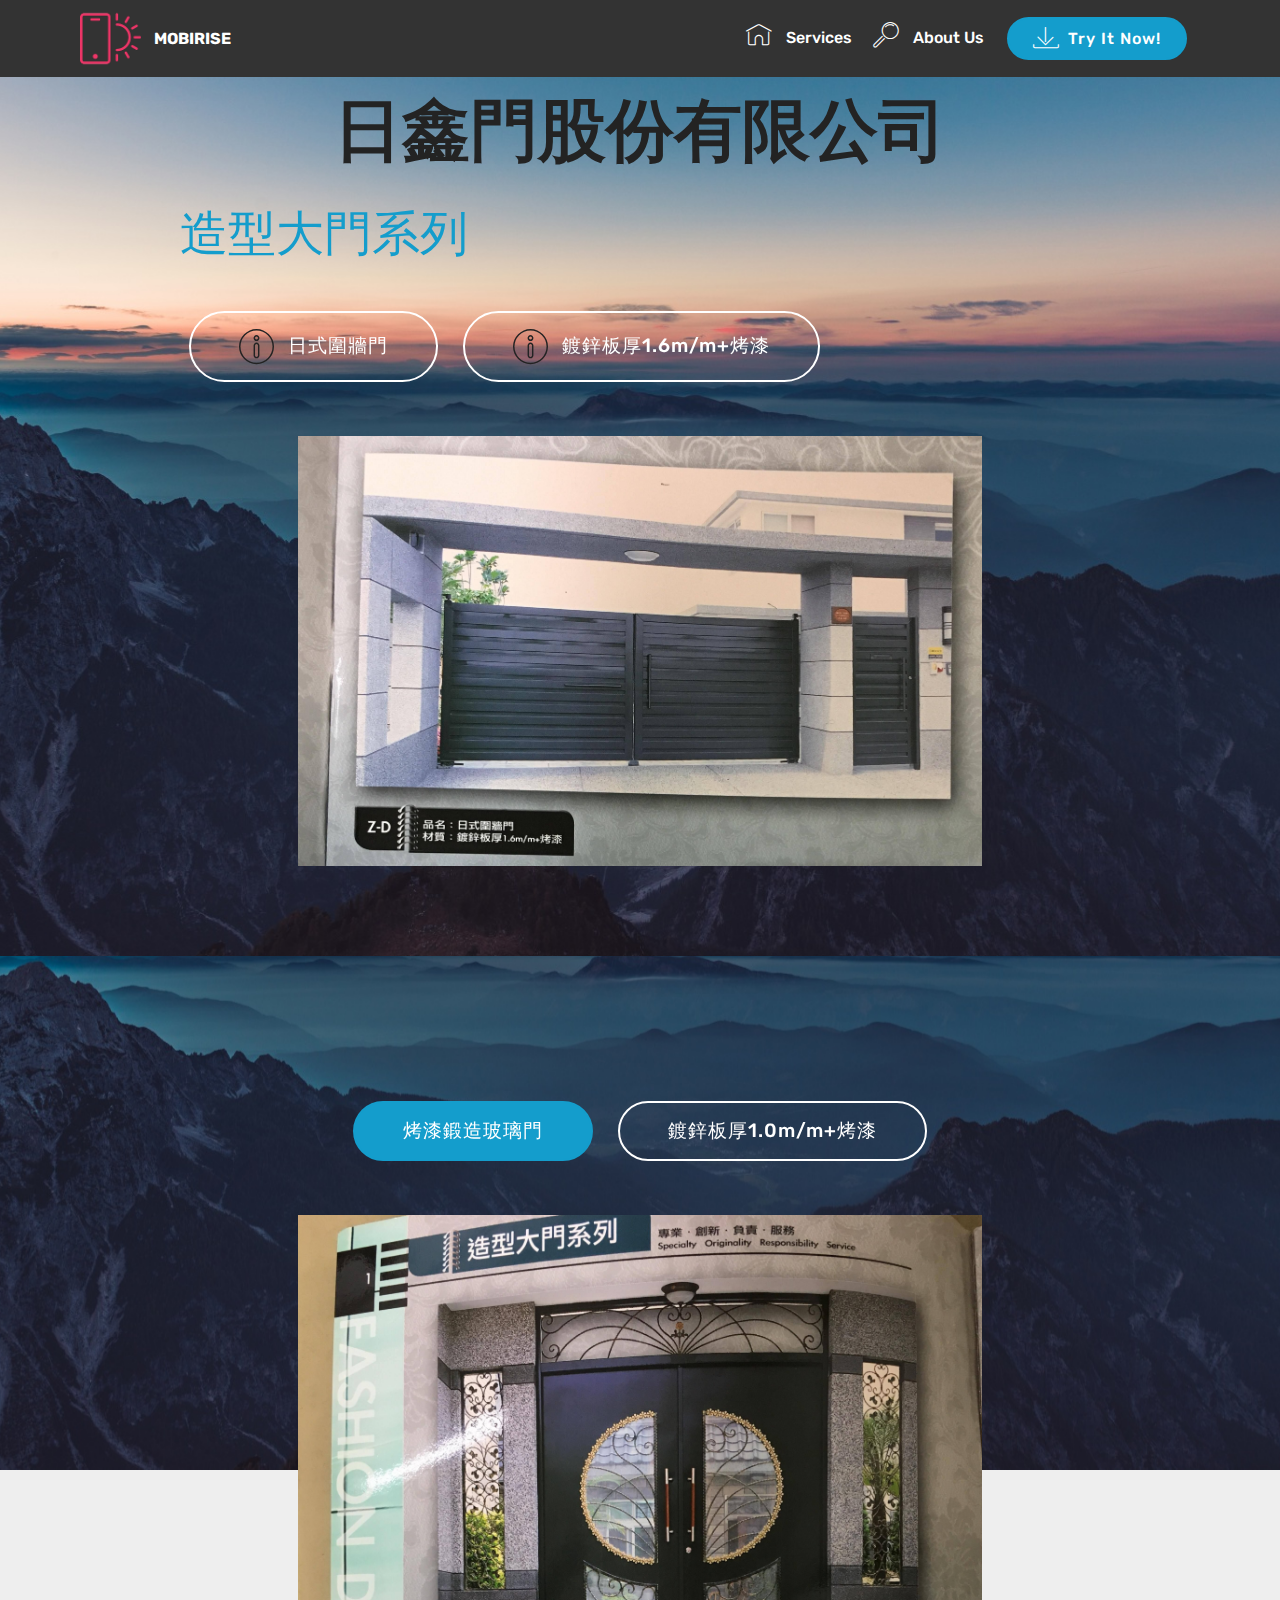
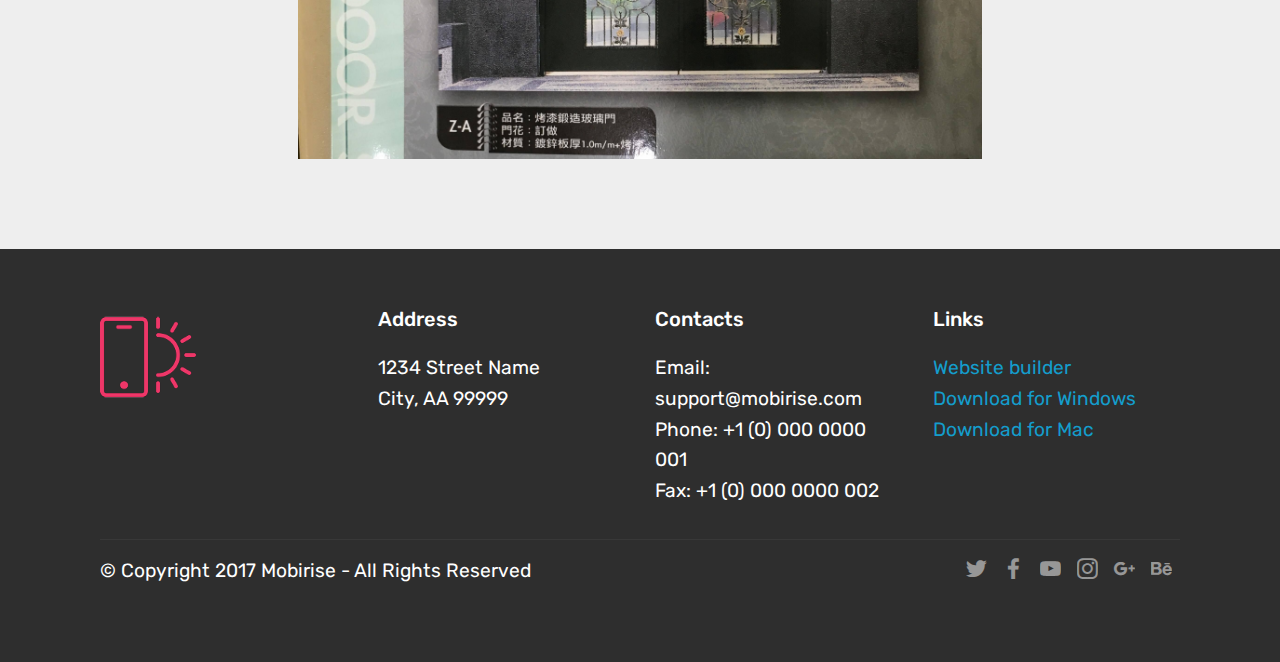
==== commit 2248e698: "create github pages" ====
--- a/index.html
+++ b/index.html
@@ -23,7 +23,7 @@
   
 </head>
 <body>
-<section class="menu cid-qD33VIjxEF" once="menu" id="menu1-e" data-rv-view="209">
+<section class="menu cid-qD33VIjxEF" once="menu" id="menu1-e" data-rv-view="347">
 
     
 
@@ -73,37 +73,56 @@
     </nav>
 </section>
 
-<section class="engine"><a href="https://mobirise.co/h">how to make your own website</a></section><section class="cid-qD33VIAKRv mbr-fullscreen mbr-parallax-background" id="header2-f" data-rv-view="211">
-
-    
-
-    
-
-    <div class="container align-center">
+<section class="engine"><a href="https://mobirise.co/l">bootstrap themes</a></section><section class="header4 cid-qDf6hMkhKp mbr-parallax-background" id="header4-12" data-rv-view="341">
+
+    
+
+    
+
+    <div class="container">
         <div class="row justify-content-md-center">
-            <div class="mbr-white col-md-10">
-                <h1 class="mbr-section-title mbr-bold pb-3 mbr-fonts-style display-1">
-                    FULL SCREEN INTRO
-                </h1>
+            <div class="media-content col-md-10">
+                <h1 class="mbr-section-title align-center mbr-white pb-3 mbr-bold mbr-fonts-style display-1">日鑫門股份有限公司<br></h1>
                 
-                <p class="mbr-text pb-3 mbr-fonts-style display-5">
-                    Click any text to edit or style it. Select text to insert a link. Click blue "Gear" icon in the top right corner to hide/show buttons, text, title and change the block background. Click red "+" in the bottom right corner to add a new block. Use the top left menu to create new pages, sites and add themes.
-                </p>
-                <div class="mbr-section-btn">
-                    <a class="btn btn-md btn-secondary display-4" href="https://mobirise.com">LEARN MORE</a>
-                    <a class="btn btn-md btn-white-outline display-4" href="https://mobirise.com">LIVE DEMO</a>
-                </div>
+                <div class="mbr-text align-center mbr-white pb-3">
+                    <p class="mbr-text mbr-fonts-style display-2">造型大門系列</p>
+                </div>
+                <div class="mbr-section-btn align-center"><a class="btn btn-md btn-white-outline display-7" href="https://mobirise.com"><span class="mbri-info mbr-iconfont mbr-iconfont-btn" style="font-size: 35px; color: rgb(35, 35, 35);"></span>日式圍牆門</a> <a class="btn btn-md btn-white-outline display-7" href="https://mobirise.com"><span class="mbri-info mbr-iconfont mbr-iconfont-btn" style="font-size: 35px; color: rgb(35, 35, 35);"></span>鍍鋅板厚1.6m/m+烤漆</a></div>
+            </div>
+        
+            <div class="mbr-figure pt-5" style="width: 60%;">
+                <img src="assets/images/24946369-1868538036507608-358424646-o-2922x1838.jpg" alt="Mobirise" title="" media-simple="true">
             </div>
         </div>
     </div>
-    <div class="mbr-arrow hidden-sm-down" aria-hidden="true">
-        <a href="#next">
-            <i class="mbri-down mbr-iconfont"></i>
-        </a>
+</section>
+
+<section class="header4 cid-qDf6uKrGgG mbr-parallax-background" id="header4-13" data-rv-view="344">
+
+    
+
+    
+
+    <div class="container">
+        <div class="row justify-content-md-center">
+            <div class="media-content col-md-10">
+                <h1 class="mbr-section-title align-center mbr-white pb-3 mbr-bold mbr-fonts-style display-1"></h1>
+                
+                <div class="mbr-text align-center mbr-white pb-3">
+                    <p class="mbr-text mbr-fonts-style display-5"></p>
+                </div>
+                <div class="mbr-section-btn align-center"><a class="btn btn-md btn-primary display-7" href="https://mobirise.com">烤漆鍛造玻璃門</a>
+                    <a class="btn btn-md btn-white-outline display-7" href="https://mobirise.com">鍍鋅板厚1.0m/m+烤漆</a></div>
+            </div>
+        
+            <div class="mbr-figure pt-5" style="width: 60%;">
+                <img src="assets/images/24883087-1868538349840910-1637595242-o-2939x2337.jpg" alt="Mobirise" title="" media-simple="true">
+            </div>
+        </div>
     </div>
 </section>
 
-<section class="cid-qD33VIVo54" id="footer1-g" data-rv-view="214">
+<section class="cid-qD33VIVo54" id="footer1-g" data-rv-view="349">
 
     
 
@@ -204,9 +223,9 @@
   <script src="assets/popper/popper.min.js"></script>
   <script src="assets/tether/tether.min.js"></script>
   <script src="assets/bootstrap/js/bootstrap.min.js"></script>
+  <script src="assets/jarallax/jarallax.min.js"></script>
   <script src="assets/dropdown/js/script.min.js"></script>
   <script src="assets/touch-swipe/jquery.touch-swipe.min.js"></script>
-  <script src="assets/jarallax/jarallax.min.js"></script>
   <script src="assets/smooth-scroll/smooth-scroll.js"></script>
   <script src="assets/theme/js/script.js"></script>
   
--- a/assets/mobirise/css/mbr-additional.css
+++ b/assets/mobirise/css/mbr-additional.css
@@ -1337,6 +1337,30 @@
   height: auto;
   min-height: 100vh;
 }
+.cid-qDf6hMkhKp {
+  padding-top: 90px;
+  padding-bottom: 90px;
+  background-image: url("../../../assets/images/background3.jpg");
+}
+.cid-qDf6hMkhKp .mbr-figure {
+  margin: 0 auto;
+}
+.cid-qDf6hMkhKp .mbr-text,
+.cid-qDf6hMkhKp .mbr-section-btn {
+  color: #149dcc;
+  text-align: left;
+}
+.cid-qDf6hMkhKp H1 {
+  color: #232323;
+}
+.cid-qDf6uKrGgG {
+  padding-top: 90px;
+  padding-bottom: 90px;
+  background-image: url("../../../assets/images/background3.jpg");
+}
+.cid-qDf6uKrGgG .mbr-figure {
+  margin: 0 auto;
+}
 .cid-qD33VIjxEF .navbar {
   padding: .5rem 0;
   background: #333333;
@@ -1705,9 +1729,6 @@
     flex-shrink: 0;
   }
 }
-.cid-qD33VIAKRv {
-  background-image: url("../../../assets/images/jumbotron.jpg");
-}
 .cid-qD33VIVo54 {
   padding-top: 60px;
   padding-bottom: 60px;
@@ -2146,7 +2167,7 @@
 .cid-qD7LELjqcx {
   padding-top: 90px;
   padding-bottom: 90px;
-  background-image: url("../../../assets/images/background3.jpg");
+  background-image: url("../../../assets/images/background30.jpg");
 }
 .cid-qD7LELjqcx .mbr-figure {
   margin: 0 auto;
@@ -2162,7 +2183,7 @@
 .cid-qD7LF2tqGE {
   padding-top: 90px;
   padding-bottom: 90px;
-  background-image: url("../../../assets/images/background3.jpg");
+  background-image: url("../../../assets/images/background30.jpg");
 }
 .cid-qD7LF2tqGE .mbr-figure {
   margin: 0 auto;
@@ -2170,7 +2191,7 @@
 .cid-qD7LFhkkMj {
   padding-top: 90px;
   padding-bottom: 90px;
-  background-image: url("../../../assets/images/background3.jpg");
+  background-image: url("../../../assets/images/background30.jpg");
 }
 .cid-qD7LFhkkMj .mbr-figure {
   margin: 0 auto;
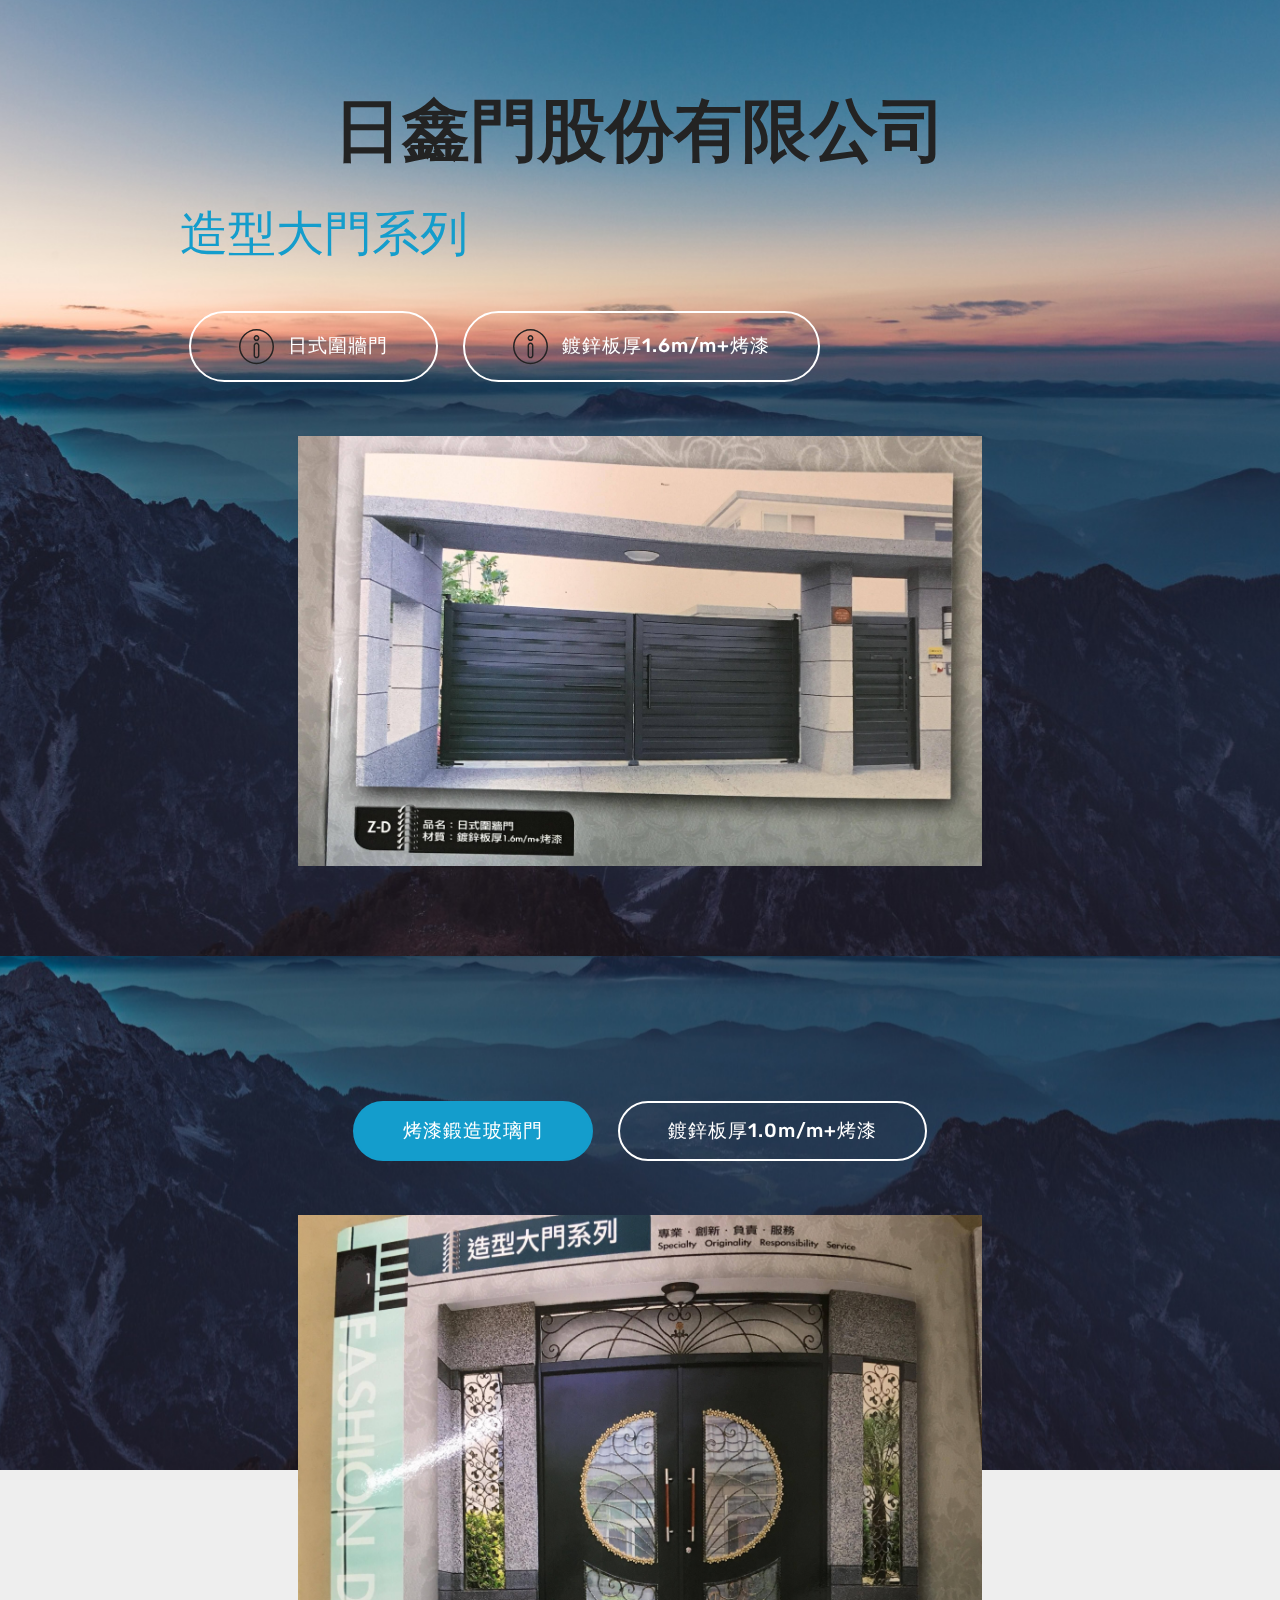
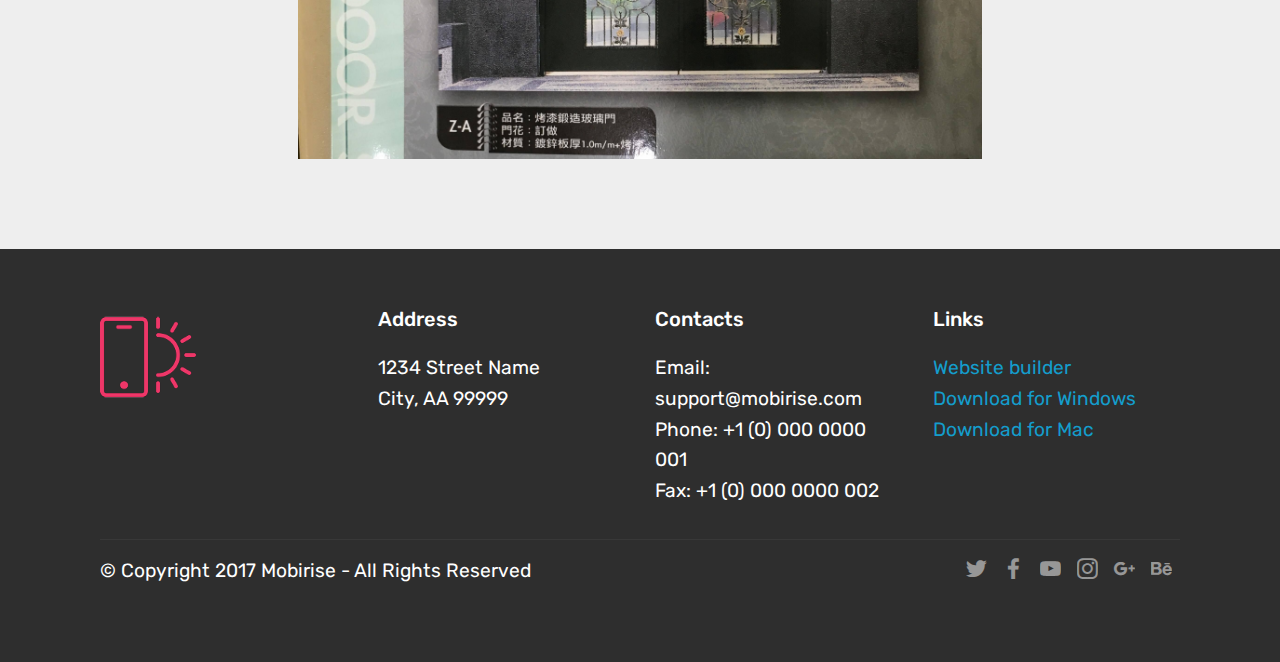
==== commit 405eb06c: "create github pages" ====
--- a/index.html
+++ b/index.html
@@ -6,7 +6,7 @@
   <meta http-equiv="X-UA-Compatible" content="IE=edge">
   <meta name="generator" content="Mobirise v4.3.2, mobirise.com">
   <meta name="viewport" content="width=device-width, initial-scale=1">
-  <link rel="shortcut icon" href="assets/images/logo2.png" type="image/x-icon">
+  <link rel="shortcut icon" href="assets/images/logo4.png" type="image/x-icon">
   <meta name="description" content="">
   <title>Home</title>
   <link rel="stylesheet" href="assets/web/assets/mobirise-icons/mobirise-icons.css">
@@ -15,7 +15,6 @@
   <link rel="stylesheet" href="assets/bootstrap/css/bootstrap-grid.min.css">
   <link rel="stylesheet" href="assets/bootstrap/css/bootstrap-reboot.min.css">
   <link rel="stylesheet" href="assets/socicon/css/styles.css">
-  <link rel="stylesheet" href="assets/dropdown/css/style.css">
   <link rel="stylesheet" href="assets/theme/css/style.css">
   <link rel="stylesheet" href="assets/mobirise/css/mbr-additional.css" type="text/css">
   
@@ -23,57 +22,7 @@
   
 </head>
 <body>
-<section class="menu cid-qD33VIjxEF" once="menu" id="menu1-e" data-rv-view="347">
-
-    
-
-    <nav class="navbar navbar-expand beta-menu navbar-dropdown align-items-center navbar-fixed-top navbar-toggleable-sm">
-        <button class="navbar-toggler navbar-toggler-right" type="button" data-toggle="collapse" data-target="#navbarSupportedContent" aria-controls="navbarSupportedContent" aria-expanded="false" aria-label="Toggle navigation">
-            <div class="hamburger">
-                <span></span>
-                <span></span>
-                <span></span>
-                <span></span>
-            </div>
-        </button>
-        <div class="menu-logo">
-            <div class="navbar-brand">
-                <span class="navbar-logo">
-                    <a href="https://mobirise.com">
-                         <img src="assets/images/logo2.png" alt="Mobirise" media-simple="true" style="height: 3.8rem;">
-                    </a>
-                </span>
-                <span class="navbar-caption-wrap">
-                    <a class="navbar-caption text-white display-4" href="https://mobirise.com">
-                        MOBIRISE
-                    </a>
-                </span>
-            </div>
-        </div>
-        <div class="collapse navbar-collapse" id="navbarSupportedContent">
-            <ul class="navbar-nav nav-dropdown" data-app-modern-menu="true">
-                <li class="nav-item">
-                    <a class="nav-link link text-white display-4" href="https://mobirise.com">
-                        <span class="mbri-home mbr-iconfont mbr-iconfont-btn"></span>
-                        Services
-                    </a>
-                </li>
-                <li class="nav-item">
-                    <a class="nav-link link text-white display-4" href="https://mobirise.com">
-                        <span class="mbri-search mbr-iconfont mbr-iconfont-btn"></span>
-                        About Us
-                    </a>
-                </li>
-            </ul>
-            <div class="navbar-buttons mbr-section-btn"><a class="btn btn-sm btn-primary display-4" href="https://mobirise.com">
-                    <span class="mbri-save mbr-iconfont mbr-iconfont-btn "></span>
-                    Try It Now!
-                </a></div>
-        </div>
-    </nav>
-</section>
-
-<section class="engine"><a href="https://mobirise.co/l">bootstrap themes</a></section><section class="header4 cid-qDf6hMkhKp mbr-parallax-background" id="header4-12" data-rv-view="341">
+<section class="header4 cid-qDf6hMkhKp mbr-parallax-background" id="header4-12" data-rv-view="33">
 
     
 
@@ -87,7 +36,7 @@
                 <div class="mbr-text align-center mbr-white pb-3">
                     <p class="mbr-text mbr-fonts-style display-2">造型大門系列</p>
                 </div>
-                <div class="mbr-section-btn align-center"><a class="btn btn-md btn-white-outline display-7" href="https://mobirise.com"><span class="mbri-info mbr-iconfont mbr-iconfont-btn" style="font-size: 35px; color: rgb(35, 35, 35);"></span>日式圍牆門</a> <a class="btn btn-md btn-white-outline display-7" href="https://mobirise.com"><span class="mbri-info mbr-iconfont mbr-iconfont-btn" style="font-size: 35px; color: rgb(35, 35, 35);"></span>鍍鋅板厚1.6m/m+烤漆</a></div>
+                <div class="mbr-section-btn align-center"><a class="btn btn-md btn-white-outline display-7" href="index.html#header4-12" target="_blank"><span class="mbri-info mbr-iconfont mbr-iconfont-btn" style="font-size: 35px; color: rgb(35, 35, 35);"></span>日式圍牆門</a> <a class="btn btn-md btn-white-outline display-7" href="https://mobirise.com"><span class="mbri-info mbr-iconfont mbr-iconfont-btn" style="font-size: 35px; color: rgb(35, 35, 35);"></span>鍍鋅板厚1.6m/m+烤漆</a></div>
             </div>
         
             <div class="mbr-figure pt-5" style="width: 60%;">
@@ -97,7 +46,7 @@
     </div>
 </section>
 
-<section class="header4 cid-qDf6uKrGgG mbr-parallax-background" id="header4-13" data-rv-view="344">
+<section class="engine"><a href="https://mobirise.co/n">bootstrap modal popup</a></section><section class="header4 cid-qDf6uKrGgG mbr-parallax-background" id="header4-13" data-rv-view="36">
 
     
 
@@ -122,7 +71,7 @@
     </div>
 </section>
 
-<section class="cid-qD33VIVo54" id="footer1-g" data-rv-view="349">
+<section class="cid-qD33VIVo54" id="footer1-g" data-rv-view="39">
 
     
 
@@ -223,10 +172,8 @@
   <script src="assets/popper/popper.min.js"></script>
   <script src="assets/tether/tether.min.js"></script>
   <script src="assets/bootstrap/js/bootstrap.min.js"></script>
+  <script src="assets/smooth-scroll/smooth-scroll.js"></script>
   <script src="assets/jarallax/jarallax.min.js"></script>
-  <script src="assets/dropdown/js/script.min.js"></script>
-  <script src="assets/touch-swipe/jquery.touch-swipe.min.js"></script>
-  <script src="assets/smooth-scroll/smooth-scroll.js"></script>
   <script src="assets/theme/js/script.js"></script>
   
   
--- a/assets/mobirise/css/mbr-additional.css
+++ b/assets/mobirise/css/mbr-additional.css
@@ -1361,374 +1361,6 @@
 .cid-qDf6uKrGgG .mbr-figure {
   margin: 0 auto;
 }
-.cid-qD33VIjxEF .navbar {
-  padding: .5rem 0;
-  background: #333333;
-  transition: none;
-  min-height: 77px;
-}
-.cid-qD33VIjxEF .navbar-dropdown.bg-color.transparent.opened {
-  background: #333333;
-}
-.cid-qD33VIjxEF a {
-  font-style: normal;
-}
-.cid-qD33VIjxEF .nav-item span {
-  padding-right: 0.4em;
-  line-height: 0.5em;
-  vertical-align: text-bottom;
-  position: relative;
-  top: -0.2em;
-  text-decoration: none;
-}
-.cid-qD33VIjxEF .nav-item a {
-  padding: 0.7rem 0 !important;
-  margin: 0rem .65rem !important;
-}
-.cid-qD33VIjxEF .btn {
-  padding: 0.4rem 1.5rem;
-  display: inline-flex;
-  align-items: center;
-}
-.cid-qD33VIjxEF .btn .mbr-iconfont {
-  font-size: 1.6rem;
-}
-.cid-qD33VIjxEF .menu-logo {
-  margin-right: auto;
-}
-.cid-qD33VIjxEF .menu-logo .navbar-brand {
-  display: flex;
-  margin-left: 5rem;
-  padding: 0;
-  transition: padding .2s;
-  min-height: 3.8rem;
-  align-items: center;
-}
-.cid-qD33VIjxEF .menu-logo .navbar-brand .navbar-caption-wrap {
-  display: -webkit-flex;
-  -webkit-align-items: center;
-  align-items: center;
-  word-break: break-word;
-  min-width: 7rem;
-  margin: .3rem 0;
-}
-.cid-qD33VIjxEF .menu-logo .navbar-brand .navbar-caption-wrap .navbar-caption {
-  line-height: 1.2rem !important;
-  padding-right: 2rem;
-}
-.cid-qD33VIjxEF .menu-logo .navbar-brand .navbar-logo {
-  font-size: 4rem;
-  transition: font-size 0.25s;
-}
-.cid-qD33VIjxEF .menu-logo .navbar-brand .navbar-logo img {
-  display: flex;
-}
-.cid-qD33VIjxEF .menu-logo .navbar-brand .navbar-logo .mbr-iconfont {
-  transition: font-size 0.25s;
-}
-.cid-qD33VIjxEF .navbar-toggleable-sm .navbar-collapse {
-  justify-content: flex-end;
-  -webkit-justify-content: flex-end;
-  padding-right: 5rem;
-  width: auto;
-}
-.cid-qD33VIjxEF .navbar-toggleable-sm .navbar-collapse .navbar-nav {
-  flex-wrap: wrap;
-  -webkit-flex-wrap: wrap;
-  padding-left: 0;
-}
-.cid-qD33VIjxEF .navbar-toggleable-sm .navbar-collapse .navbar-nav .nav-item {
-  -webkit-align-self: center;
-  align-self: center;
-}
-.cid-qD33VIjxEF .navbar-toggleable-sm .navbar-collapse .navbar-buttons {
-  padding-left: 0;
-  padding-bottom: 0;
-}
-.cid-qD33VIjxEF .dropdown .dropdown-menu {
-  background: #333333;
-  display: none;
-  position: absolute;
-  min-width: 5rem;
-  padding-top: 1.4rem;
-  padding-bottom: 1.4rem;
-  text-align: left;
-}
-.cid-qD33VIjxEF .dropdown .dropdown-menu .dropdown-item {
-  width: auto;
-  padding: 0.235em 1.5385em 0.235em 1.5385em !important;
-}
-.cid-qD33VIjxEF .dropdown .dropdown-menu .dropdown-item::after {
-  right: 0.5rem;
-}
-.cid-qD33VIjxEF .dropdown .dropdown-menu .dropdown-submenu {
-  margin: 0;
-}
-.cid-qD33VIjxEF .dropdown.open > .dropdown-menu {
-  display: block;
-}
-.cid-qD33VIjxEF .navbar-toggleable-sm.opened:after {
-  position: absolute;
-  width: 100vw;
-  height: 100vh;
-  content: '';
-  background-color: rgba(0, 0, 0, 0.1);
-  left: 0;
-  bottom: 0;
-  transform: translateY(100%);
-  -webkit-transform: translateY(100%);
-  z-index: 1000;
-}
-.cid-qD33VIjxEF .navbar.navbar-short {
-  min-height: 60px;
-  transition: all .2s;
-}
-.cid-qD33VIjxEF .navbar.navbar-short .navbar-toggler-right {
-  top: 20px;
-}
-.cid-qD33VIjxEF .navbar.navbar-short .navbar-logo a {
-  font-size: 2.5rem !important;
-  line-height: 2.5rem;
-  transition: font-size 0.25s;
-}
-.cid-qD33VIjxEF .navbar.navbar-short .navbar-logo a .mbr-iconfont {
-  font-size: 2.5rem !important;
-}
-.cid-qD33VIjxEF .navbar.navbar-short .navbar-logo a img {
-  height: 3rem !important;
-}
-.cid-qD33VIjxEF .navbar.navbar-short .navbar-brand {
-  min-height: 3rem;
-}
-.cid-qD33VIjxEF button.navbar-toggler {
-  width: 31px;
-  height: 18px;
-  cursor: pointer;
-  transition: all .2s;
-  top: 1.5rem;
-  right: 1rem;
-}
-.cid-qD33VIjxEF button.navbar-toggler:focus {
-  outline: none;
-}
-.cid-qD33VIjxEF button.navbar-toggler .hamburger span {
-  position: absolute;
-  right: 0;
-  width: 30px;
-  height: 2px;
-  border-right: 5px;
-  background-color: #ffffff;
-}
-.cid-qD33VIjxEF button.navbar-toggler .hamburger span:nth-child(1) {
-  top: 0;
-  transition: all .2s;
-}
-.cid-qD33VIjxEF button.navbar-toggler .hamburger span:nth-child(2) {
-  top: 8px;
-  transition: all .15s;
-}
-.cid-qD33VIjxEF button.navbar-toggler .hamburger span:nth-child(3) {
-  top: 8px;
-  transition: all .15s;
-}
-.cid-qD33VIjxEF button.navbar-toggler .hamburger span:nth-child(4) {
-  top: 16px;
-  transition: all .2s;
-}
-.cid-qD33VIjxEF nav.opened .hamburger span:nth-child(1) {
-  top: 8px;
-  width: 0;
-  opacity: 0;
-  right: 50%;
-  transition: all .2s;
-}
-.cid-qD33VIjxEF nav.opened .hamburger span:nth-child(2) {
-  -webkit-transform: rotate(45deg);
-  transform: rotate(45deg);
-  transition: all .25s;
-}
-.cid-qD33VIjxEF nav.opened .hamburger span:nth-child(3) {
-  -webkit-transform: rotate(-45deg);
-  transform: rotate(-45deg);
-  transition: all .25s;
-}
-.cid-qD33VIjxEF nav.opened .hamburger span:nth-child(4) {
-  top: 8px;
-  width: 0;
-  opacity: 0;
-  right: 50%;
-  transition: all .2s;
-}
-.cid-qD33VIjxEF .collapsed.navbar-expand {
-  flex-direction: column;
-}
-.cid-qD33VIjxEF .collapsed .btn {
-  display: flex;
-}
-.cid-qD33VIjxEF .collapsed .navbar-collapse {
-  display: none !important;
-  padding-right: 0 !important;
-}
-.cid-qD33VIjxEF .collapsed .navbar-collapse.collapsing,
-.cid-qD33VIjxEF .collapsed .navbar-collapse.show {
-  display: block !important;
-}
-.cid-qD33VIjxEF .collapsed .navbar-collapse.collapsing .navbar-nav,
-.cid-qD33VIjxEF .collapsed .navbar-collapse.show .navbar-nav {
-  display: block;
-  text-align: center;
-}
-.cid-qD33VIjxEF .collapsed .navbar-collapse.collapsing .navbar-nav .nav-item,
-.cid-qD33VIjxEF .collapsed .navbar-collapse.show .navbar-nav .nav-item {
-  clear: both;
-}
-.cid-qD33VIjxEF .collapsed .navbar-collapse.collapsing .navbar-buttons,
-.cid-qD33VIjxEF .collapsed .navbar-collapse.show .navbar-buttons {
-  text-align: center;
-}
-.cid-qD33VIjxEF .collapsed .navbar-collapse.collapsing .navbar-buttons:last-child,
-.cid-qD33VIjxEF .collapsed .navbar-collapse.show .navbar-buttons:last-child {
-  margin-bottom: 1rem;
-}
-.cid-qD33VIjxEF .collapsed button.navbar-toggler {
-  display: block;
-}
-.cid-qD33VIjxEF .collapsed .navbar-brand {
-  margin-left: 1rem !important;
-}
-.cid-qD33VIjxEF .collapsed .navbar-toggleable-sm {
-  flex-direction: column;
-  -webkit-flex-direction: column;
-}
-.cid-qD33VIjxEF .collapsed .dropdown .dropdown-menu {
-  width: 100%;
-  text-align: center;
-  position: relative;
-  opacity: 0;
-  display: block;
-  height: 0;
-  visibility: hidden;
-  padding: 0;
-  transition-duration: .5s;
-  transition-property: opacity,padding,height;
-}
-.cid-qD33VIjxEF .collapsed .dropdown.open > .dropdown-menu {
-  position: relative;
-  opacity: 1;
-  height: auto;
-  padding: 1.4rem 0;
-  visibility: visible;
-}
-.cid-qD33VIjxEF .collapsed .dropdown .dropdown-submenu {
-  left: 0;
-  text-align: center;
-  width: 100%;
-}
-.cid-qD33VIjxEF .collapsed .dropdown .dropdown-toggle[data-toggle="dropdown-submenu"]::after {
-  margin-top: 0;
-  position: inherit;
-  right: 0;
-  top: 50%;
-  display: inline-block;
-  width: 0;
-  height: 0;
-  margin-left: .3em;
-  vertical-align: middle;
-  content: "";
-  border-top: .30em solid;
-  border-right: .30em solid transparent;
-  border-left: .30em solid transparent;
-}
-@media (max-width: 991px) {
-  .cid-qD33VIjxEF .navbar-expand {
-    flex-direction: column;
-  }
-  .cid-qD33VIjxEF img {
-    height: 3.8rem !important;
-  }
-  .cid-qD33VIjxEF .btn {
-    display: flex;
-  }
-  .cid-qD33VIjxEF button.navbar-toggler {
-    display: block;
-  }
-  .cid-qD33VIjxEF .navbar-brand {
-    margin-left: 1rem !important;
-  }
-  .cid-qD33VIjxEF .navbar-toggleable-sm {
-    flex-direction: column;
-    -webkit-flex-direction: column;
-  }
-  .cid-qD33VIjxEF .navbar-collapse {
-    display: none !important;
-    padding-right: 0 !important;
-  }
-  .cid-qD33VIjxEF .navbar-collapse.collapsing,
-  .cid-qD33VIjxEF .navbar-collapse.show {
-    display: block !important;
-  }
-  .cid-qD33VIjxEF .navbar-collapse.collapsing .navbar-nav,
-  .cid-qD33VIjxEF .navbar-collapse.show .navbar-nav {
-    display: block;
-    text-align: center;
-  }
-  .cid-qD33VIjxEF .navbar-collapse.collapsing .navbar-nav .nav-item,
-  .cid-qD33VIjxEF .navbar-collapse.show .navbar-nav .nav-item {
-    clear: both;
-  }
-  .cid-qD33VIjxEF .navbar-collapse.collapsing .navbar-buttons,
-  .cid-qD33VIjxEF .navbar-collapse.show .navbar-buttons {
-    text-align: center;
-  }
-  .cid-qD33VIjxEF .navbar-collapse.collapsing .navbar-buttons:last-child,
-  .cid-qD33VIjxEF .navbar-collapse.show .navbar-buttons:last-child {
-    margin-bottom: 1rem;
-  }
-  .cid-qD33VIjxEF .dropdown .dropdown-menu {
-    width: 100%;
-    text-align: center;
-    position: relative;
-    opacity: 0;
-    display: block;
-    height: 0;
-    visibility: hidden;
-    padding: 0;
-    transition-duration: .5s;
-    transition-property: opacity,padding,height;
-  }
-  .cid-qD33VIjxEF .dropdown.open > .dropdown-menu {
-    position: relative;
-    opacity: 1;
-    height: auto;
-    padding: 1.4rem 0;
-    visibility: visible;
-  }
-  .cid-qD33VIjxEF .dropdown .dropdown-submenu {
-    left: 0;
-    text-align: center;
-    width: 100%;
-  }
-  .cid-qD33VIjxEF .dropdown .dropdown-toggle[data-toggle="dropdown-submenu"]::after {
-    margin-top: 0;
-    position: inherit;
-    right: 0;
-    top: 50%;
-    display: inline-block;
-    width: 0;
-    height: 0;
-    margin-left: .3em;
-    vertical-align: middle;
-    content: "";
-    border-top: .30em solid;
-    border-right: .30em solid transparent;
-    border-left: .30em solid transparent;
-  }
-}
-@media (min-width: 767px) {
-  .cid-qD33VIjxEF .menu-logo {
-    flex-shrink: 0;
-  }
-}
 .cid-qD33VIVo54 {
   padding-top: 60px;
   padding-bottom: 60px;
@@ -1796,373 +1428,13 @@
     -webkit-justify-content: center;
   }
 }
-.cid-qD33VIjxEF .navbar {
-  padding: .5rem 0;
-  background: #333333;
-  transition: none;
-  min-height: 77px;
-}
-.cid-qD33VIjxEF .navbar-dropdown.bg-color.transparent.opened {
-  background: #333333;
-}
-.cid-qD33VIjxEF a {
-  font-style: normal;
-}
-.cid-qD33VIjxEF .nav-item span {
-  padding-right: 0.4em;
-  line-height: 0.5em;
-  vertical-align: text-bottom;
-  position: relative;
-  top: -0.2em;
-  text-decoration: none;
-}
-.cid-qD33VIjxEF .nav-item a {
-  padding: 0.7rem 0 !important;
-  margin: 0rem .65rem !important;
-}
-.cid-qD33VIjxEF .btn {
-  padding: 0.4rem 1.5rem;
-  display: inline-flex;
-  align-items: center;
-}
-.cid-qD33VIjxEF .btn .mbr-iconfont {
-  font-size: 1.6rem;
-}
-.cid-qD33VIjxEF .menu-logo {
-  margin-right: auto;
-}
-.cid-qD33VIjxEF .menu-logo .navbar-brand {
-  display: flex;
-  margin-left: 5rem;
-  padding: 0;
-  transition: padding .2s;
-  min-height: 3.8rem;
-  align-items: center;
-}
-.cid-qD33VIjxEF .menu-logo .navbar-brand .navbar-caption-wrap {
-  display: -webkit-flex;
-  -webkit-align-items: center;
-  align-items: center;
-  word-break: break-word;
-  min-width: 7rem;
-  margin: .3rem 0;
-}
-.cid-qD33VIjxEF .menu-logo .navbar-brand .navbar-caption-wrap .navbar-caption {
-  line-height: 1.2rem !important;
-  padding-right: 2rem;
-}
-.cid-qD33VIjxEF .menu-logo .navbar-brand .navbar-logo {
-  font-size: 4rem;
-  transition: font-size 0.25s;
-}
-.cid-qD33VIjxEF .menu-logo .navbar-brand .navbar-logo img {
-  display: flex;
-}
-.cid-qD33VIjxEF .menu-logo .navbar-brand .navbar-logo .mbr-iconfont {
-  transition: font-size 0.25s;
-}
-.cid-qD33VIjxEF .navbar-toggleable-sm .navbar-collapse {
-  justify-content: flex-end;
-  -webkit-justify-content: flex-end;
-  padding-right: 5rem;
-  width: auto;
-}
-.cid-qD33VIjxEF .navbar-toggleable-sm .navbar-collapse .navbar-nav {
-  flex-wrap: wrap;
-  -webkit-flex-wrap: wrap;
-  padding-left: 0;
-}
-.cid-qD33VIjxEF .navbar-toggleable-sm .navbar-collapse .navbar-nav .nav-item {
-  -webkit-align-self: center;
-  align-self: center;
-}
-.cid-qD33VIjxEF .navbar-toggleable-sm .navbar-collapse .navbar-buttons {
-  padding-left: 0;
-  padding-bottom: 0;
-}
-.cid-qD33VIjxEF .dropdown .dropdown-menu {
-  background: #333333;
-  display: none;
-  position: absolute;
-  min-width: 5rem;
-  padding-top: 1.4rem;
-  padding-bottom: 1.4rem;
+.cid-qDNMGd0IBQ {
+  padding-top: 30px;
+  padding-bottom: 30px;
+  background-color: #2e2e2e;
+}
+.cid-qDNMGd0IBQ .media-container-row .mbr-text {
   text-align: left;
-}
-.cid-qD33VIjxEF .dropdown .dropdown-menu .dropdown-item {
-  width: auto;
-  padding: 0.235em 1.5385em 0.235em 1.5385em !important;
-}
-.cid-qD33VIjxEF .dropdown .dropdown-menu .dropdown-item::after {
-  right: 0.5rem;
-}
-.cid-qD33VIjxEF .dropdown .dropdown-menu .dropdown-submenu {
-  margin: 0;
-}
-.cid-qD33VIjxEF .dropdown.open > .dropdown-menu {
-  display: block;
-}
-.cid-qD33VIjxEF .navbar-toggleable-sm.opened:after {
-  position: absolute;
-  width: 100vw;
-  height: 100vh;
-  content: '';
-  background-color: rgba(0, 0, 0, 0.1);
-  left: 0;
-  bottom: 0;
-  transform: translateY(100%);
-  -webkit-transform: translateY(100%);
-  z-index: 1000;
-}
-.cid-qD33VIjxEF .navbar.navbar-short {
-  min-height: 60px;
-  transition: all .2s;
-}
-.cid-qD33VIjxEF .navbar.navbar-short .navbar-toggler-right {
-  top: 20px;
-}
-.cid-qD33VIjxEF .navbar.navbar-short .navbar-logo a {
-  font-size: 2.5rem !important;
-  line-height: 2.5rem;
-  transition: font-size 0.25s;
-}
-.cid-qD33VIjxEF .navbar.navbar-short .navbar-logo a .mbr-iconfont {
-  font-size: 2.5rem !important;
-}
-.cid-qD33VIjxEF .navbar.navbar-short .navbar-logo a img {
-  height: 3rem !important;
-}
-.cid-qD33VIjxEF .navbar.navbar-short .navbar-brand {
-  min-height: 3rem;
-}
-.cid-qD33VIjxEF button.navbar-toggler {
-  width: 31px;
-  height: 18px;
-  cursor: pointer;
-  transition: all .2s;
-  top: 1.5rem;
-  right: 1rem;
-}
-.cid-qD33VIjxEF button.navbar-toggler:focus {
-  outline: none;
-}
-.cid-qD33VIjxEF button.navbar-toggler .hamburger span {
-  position: absolute;
-  right: 0;
-  width: 30px;
-  height: 2px;
-  border-right: 5px;
-  background-color: #ffffff;
-}
-.cid-qD33VIjxEF button.navbar-toggler .hamburger span:nth-child(1) {
-  top: 0;
-  transition: all .2s;
-}
-.cid-qD33VIjxEF button.navbar-toggler .hamburger span:nth-child(2) {
-  top: 8px;
-  transition: all .15s;
-}
-.cid-qD33VIjxEF button.navbar-toggler .hamburger span:nth-child(3) {
-  top: 8px;
-  transition: all .15s;
-}
-.cid-qD33VIjxEF button.navbar-toggler .hamburger span:nth-child(4) {
-  top: 16px;
-  transition: all .2s;
-}
-.cid-qD33VIjxEF nav.opened .hamburger span:nth-child(1) {
-  top: 8px;
-  width: 0;
-  opacity: 0;
-  right: 50%;
-  transition: all .2s;
-}
-.cid-qD33VIjxEF nav.opened .hamburger span:nth-child(2) {
-  -webkit-transform: rotate(45deg);
-  transform: rotate(45deg);
-  transition: all .25s;
-}
-.cid-qD33VIjxEF nav.opened .hamburger span:nth-child(3) {
-  -webkit-transform: rotate(-45deg);
-  transform: rotate(-45deg);
-  transition: all .25s;
-}
-.cid-qD33VIjxEF nav.opened .hamburger span:nth-child(4) {
-  top: 8px;
-  width: 0;
-  opacity: 0;
-  right: 50%;
-  transition: all .2s;
-}
-.cid-qD33VIjxEF .collapsed.navbar-expand {
-  flex-direction: column;
-}
-.cid-qD33VIjxEF .collapsed .btn {
-  display: flex;
-}
-.cid-qD33VIjxEF .collapsed .navbar-collapse {
-  display: none !important;
-  padding-right: 0 !important;
-}
-.cid-qD33VIjxEF .collapsed .navbar-collapse.collapsing,
-.cid-qD33VIjxEF .collapsed .navbar-collapse.show {
-  display: block !important;
-}
-.cid-qD33VIjxEF .collapsed .navbar-collapse.collapsing .navbar-nav,
-.cid-qD33VIjxEF .collapsed .navbar-collapse.show .navbar-nav {
-  display: block;
-  text-align: center;
-}
-.cid-qD33VIjxEF .collapsed .navbar-collapse.collapsing .navbar-nav .nav-item,
-.cid-qD33VIjxEF .collapsed .navbar-collapse.show .navbar-nav .nav-item {
-  clear: both;
-}
-.cid-qD33VIjxEF .collapsed .navbar-collapse.collapsing .navbar-buttons,
-.cid-qD33VIjxEF .collapsed .navbar-collapse.show .navbar-buttons {
-  text-align: center;
-}
-.cid-qD33VIjxEF .collapsed .navbar-collapse.collapsing .navbar-buttons:last-child,
-.cid-qD33VIjxEF .collapsed .navbar-collapse.show .navbar-buttons:last-child {
-  margin-bottom: 1rem;
-}
-.cid-qD33VIjxEF .collapsed button.navbar-toggler {
-  display: block;
-}
-.cid-qD33VIjxEF .collapsed .navbar-brand {
-  margin-left: 1rem !important;
-}
-.cid-qD33VIjxEF .collapsed .navbar-toggleable-sm {
-  flex-direction: column;
-  -webkit-flex-direction: column;
-}
-.cid-qD33VIjxEF .collapsed .dropdown .dropdown-menu {
-  width: 100%;
-  text-align: center;
-  position: relative;
-  opacity: 0;
-  display: block;
-  height: 0;
-  visibility: hidden;
-  padding: 0;
-  transition-duration: .5s;
-  transition-property: opacity,padding,height;
-}
-.cid-qD33VIjxEF .collapsed .dropdown.open > .dropdown-menu {
-  position: relative;
-  opacity: 1;
-  height: auto;
-  padding: 1.4rem 0;
-  visibility: visible;
-}
-.cid-qD33VIjxEF .collapsed .dropdown .dropdown-submenu {
-  left: 0;
-  text-align: center;
-  width: 100%;
-}
-.cid-qD33VIjxEF .collapsed .dropdown .dropdown-toggle[data-toggle="dropdown-submenu"]::after {
-  margin-top: 0;
-  position: inherit;
-  right: 0;
-  top: 50%;
-  display: inline-block;
-  width: 0;
-  height: 0;
-  margin-left: .3em;
-  vertical-align: middle;
-  content: "";
-  border-top: .30em solid;
-  border-right: .30em solid transparent;
-  border-left: .30em solid transparent;
-}
-@media (max-width: 991px) {
-  .cid-qD33VIjxEF .navbar-expand {
-    flex-direction: column;
-  }
-  .cid-qD33VIjxEF img {
-    height: 3.8rem !important;
-  }
-  .cid-qD33VIjxEF .btn {
-    display: flex;
-  }
-  .cid-qD33VIjxEF button.navbar-toggler {
-    display: block;
-  }
-  .cid-qD33VIjxEF .navbar-brand {
-    margin-left: 1rem !important;
-  }
-  .cid-qD33VIjxEF .navbar-toggleable-sm {
-    flex-direction: column;
-    -webkit-flex-direction: column;
-  }
-  .cid-qD33VIjxEF .navbar-collapse {
-    display: none !important;
-    padding-right: 0 !important;
-  }
-  .cid-qD33VIjxEF .navbar-collapse.collapsing,
-  .cid-qD33VIjxEF .navbar-collapse.show {
-    display: block !important;
-  }
-  .cid-qD33VIjxEF .navbar-collapse.collapsing .navbar-nav,
-  .cid-qD33VIjxEF .navbar-collapse.show .navbar-nav {
-    display: block;
-    text-align: center;
-  }
-  .cid-qD33VIjxEF .navbar-collapse.collapsing .navbar-nav .nav-item,
-  .cid-qD33VIjxEF .navbar-collapse.show .navbar-nav .nav-item {
-    clear: both;
-  }
-  .cid-qD33VIjxEF .navbar-collapse.collapsing .navbar-buttons,
-  .cid-qD33VIjxEF .navbar-collapse.show .navbar-buttons {
-    text-align: center;
-  }
-  .cid-qD33VIjxEF .navbar-collapse.collapsing .navbar-buttons:last-child,
-  .cid-qD33VIjxEF .navbar-collapse.show .navbar-buttons:last-child {
-    margin-bottom: 1rem;
-  }
-  .cid-qD33VIjxEF .dropdown .dropdown-menu {
-    width: 100%;
-    text-align: center;
-    position: relative;
-    opacity: 0;
-    display: block;
-    height: 0;
-    visibility: hidden;
-    padding: 0;
-    transition-duration: .5s;
-    transition-property: opacity,padding,height;
-  }
-  .cid-qD33VIjxEF .dropdown.open > .dropdown-menu {
-    position: relative;
-    opacity: 1;
-    height: auto;
-    padding: 1.4rem 0;
-    visibility: visible;
-  }
-  .cid-qD33VIjxEF .dropdown .dropdown-submenu {
-    left: 0;
-    text-align: center;
-    width: 100%;
-  }
-  .cid-qD33VIjxEF .dropdown .dropdown-toggle[data-toggle="dropdown-submenu"]::after {
-    margin-top: 0;
-    position: inherit;
-    right: 0;
-    top: 50%;
-    display: inline-block;
-    width: 0;
-    height: 0;
-    margin-left: .3em;
-    vertical-align: middle;
-    content: "";
-    border-top: .30em solid;
-    border-right: .30em solid transparent;
-    border-left: .30em solid transparent;
-  }
-}
-@media (min-width: 767px) {
-  .cid-qD33VIjxEF .menu-logo {
-    flex-shrink: 0;
-  }
 }
 .cid-qD7LELjqcx {
   padding-top: 90px;
@@ -2180,19 +1452,19 @@
 .cid-qD7LELjqcx H1 {
   color: #232323;
 }
-.cid-qD7LF2tqGE {
+.cid-qDNK0eW22E {
+  padding-top: 30px;
+  padding-bottom: 30px;
+  background-color: #2e2e2e;
+}
+.cid-qDNK0eW22E .media-container-row .mbr-text {
+  text-align: left;
+}
+.cid-qDNIwr90iz {
   padding-top: 90px;
   padding-bottom: 90px;
-  background-image: url("../../../assets/images/background30.jpg");
-}
-.cid-qD7LF2tqGE .mbr-figure {
+  background-image: url("../../../assets/images/background3.jpg");
+}
+.cid-qDNIwr90iz .mbr-figure {
   margin: 0 auto;
 }
-.cid-qD7LFhkkMj {
-  padding-top: 90px;
-  padding-bottom: 90px;
-  background-image: url("../../../assets/images/background30.jpg");
-}
-.cid-qD7LFhkkMj .mbr-figure {
-  margin: 0 auto;
-}
